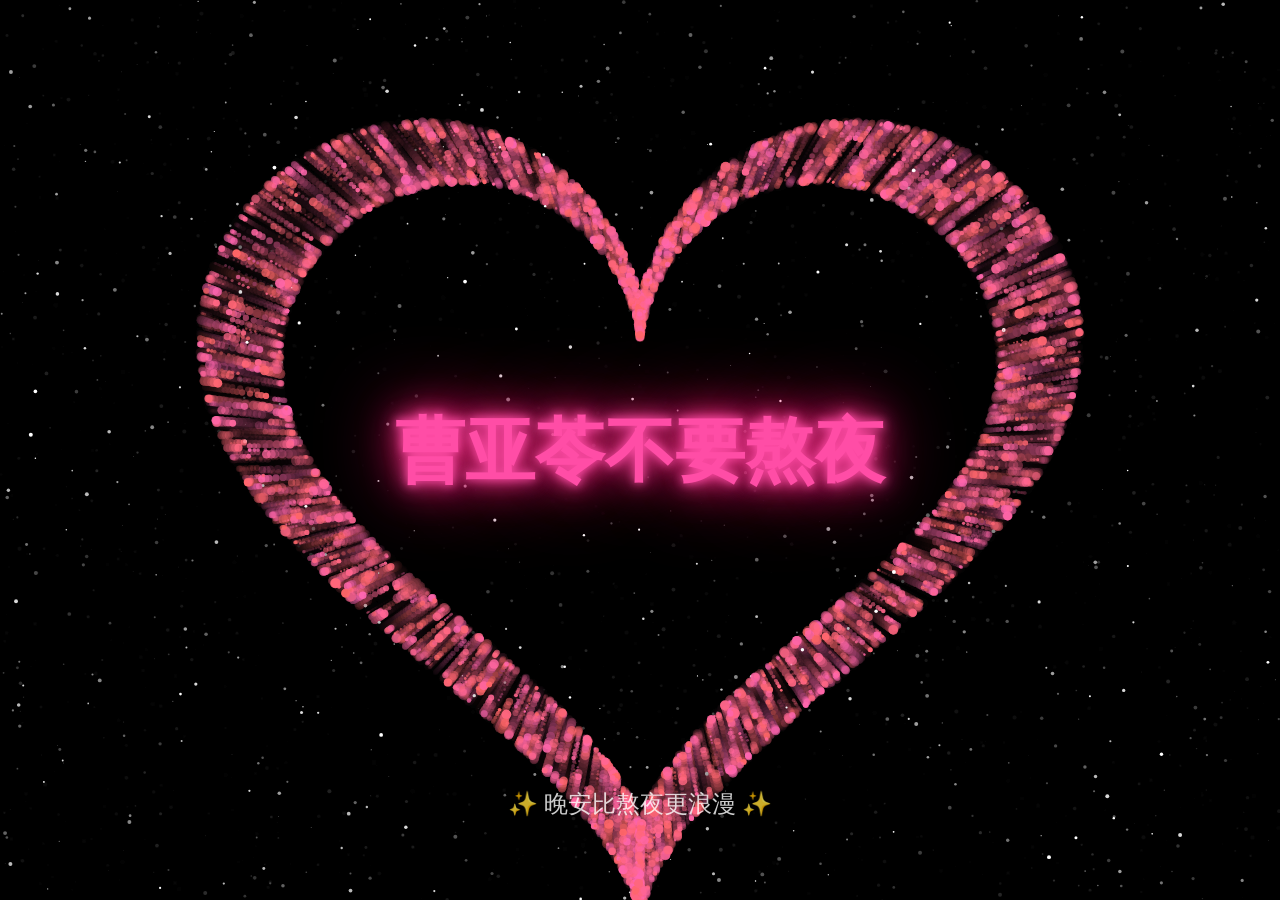
==== index.html @ 6a1d8c52 "Add files via upload" ====
<!DOCTYPE html>
<html lang="zh">
<head>
<meta charset="UTF-8">
<meta name="viewport" content="width=device-width, initial-scale=1.0">

<title>曹亚苓不要熬夜</title>

<style>

*{
    margin:0;
    padding:0;
}

body{
    overflow:hidden;
    background:black;
    font-family:"Microsoft YaHei";
}

canvas{
    position:absolute;
    top:0;
    left:0;
}

.text{

    position:absolute;
    width:100%;
    top:45%;
    text-align:center;

    font-size:70px;
    font-weight:bold;

    color:#ff4da6;

    text-shadow:
    0 0 10px #ff4da6,
    0 0 20px #ff4da6,
    0 0 40px #ff1a75,
    0 0 80px #ff0066;

    animation: glow 2s infinite alternate;
}

.tip{
    position:absolute;
    width:100%;
    bottom:80px;
    text-align:center;
    color:white;
    font-size:24px;
    opacity:0.8;
}

@keyframes glow{

    from{
        transform:scale(1);
    }

    to{
        transform:scale(1.08);
    }
}

</style>
</head>

<body>

<canvas id="c"></canvas>

<div class="text">
    曹亚苓不要熬夜
</div>

<div class="tip">
    ✨ 晚安比熬夜更浪漫 ✨
</div>

<script>

const canvas = document.getElementById("c");
const ctx = canvas.getContext("2d");

canvas.width = window.innerWidth;
canvas.height = window.innerHeight;

let particles = [];

function heart(t){

    let x = 16 * Math.pow(Math.sin(t),3);
    let y = 13*Math.cos(t)
            -5*Math.cos(2*t)
            -2*Math.cos(3*t)
            -Math.cos(4*t);

    return {
        x:x,
        y:y
    };
}

class Particle{

    constructor(){

        let t = Math.random()*Math.PI*2;

        let h = heart(t);

        this.x = canvas.width/2 + h.x*25;
        this.y = canvas.height/2 - h.y*25;

        this.size = Math.random()*4+1;

        this.alpha = Math.random();

        this.color = `hsla(${Math.random()*30+330},100%,70%,${this.alpha})`;

        this.offset = Math.random()*100;
    }

    draw(time){

        let scale = 1 + Math.sin(time*0.002 + this.offset)*0.1;

        ctx.beginPath();

        ctx.arc(
            canvas.width/2 + (this.x-canvas.width/2)*scale,
            canvas.height/2 + (this.y-canvas.height/2)*scale,
            this.size,
            0,
            Math.PI*2
        );

        ctx.fillStyle = this.color;
        ctx.fill();
    }
}

for(let i=0;i<3000;i++){
    particles.push(new Particle());
}

function stars(){

    for(let i=0;i<80;i++){

        ctx.beginPath();

        let x = Math.random()*canvas.width;
        let y = Math.random()*canvas.height;

        let r = Math.random()*2;

        ctx.arc(x,y,r,0,Math.PI*2);

        ctx.fillStyle="white";
        ctx.fill();
    }
}

function animate(time){

    ctx.fillStyle="rgba(0,0,0,0.15)";
    ctx.fillRect(0,0,canvas.width,canvas.height);

    stars();

    particles.forEach(p=>{
        p.draw(time);
    });

    requestAnimationFrame(animate);
}

animate();

</script>

</body>
</html>
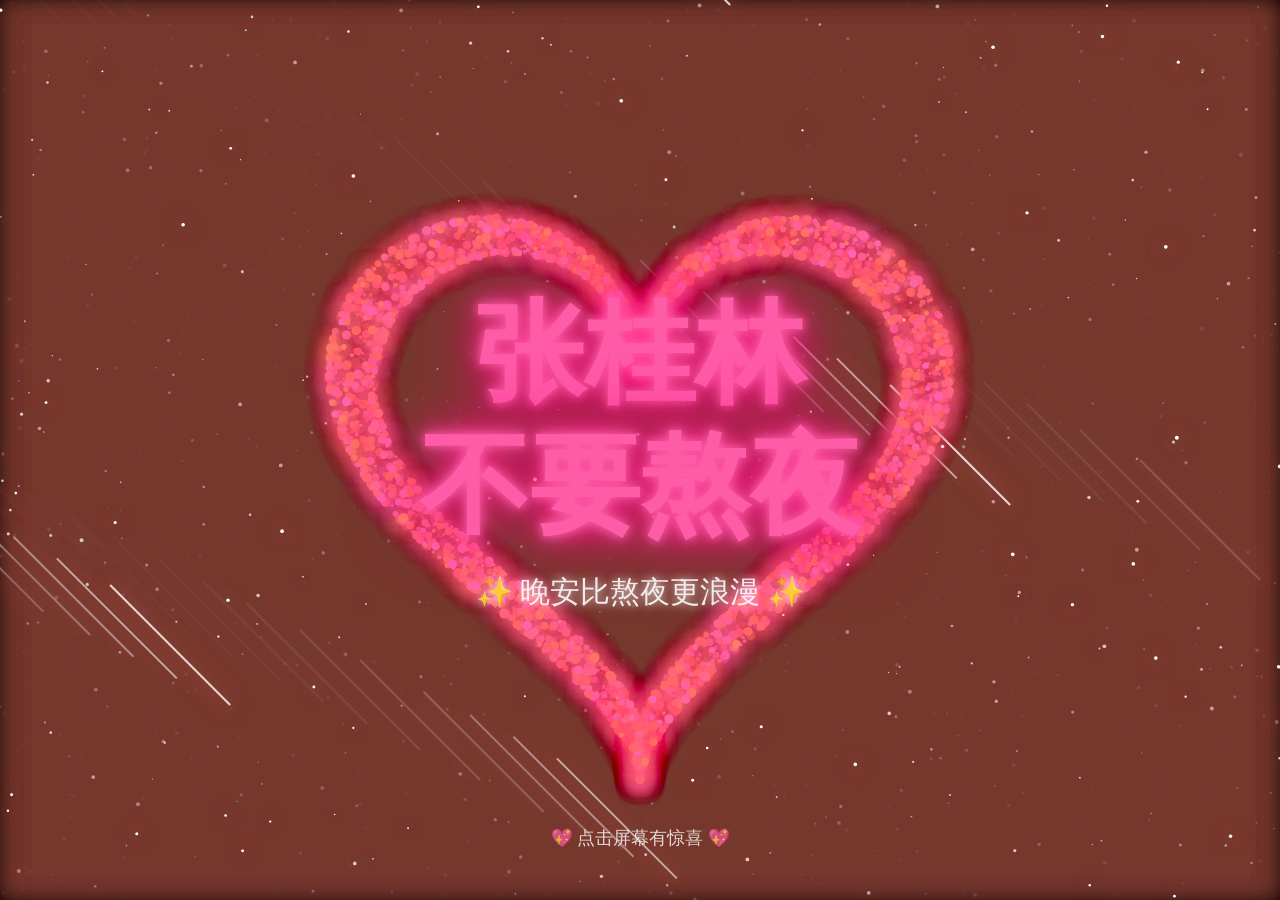
==== commit bcbb942b: "Update index.html 1" ====
--- a/index.html
+++ b/index.html
@@ -1,62 +1,103 @@
 <!DOCTYPE html>
 <html lang="zh">
 <head>
+
 <meta charset="UTF-8">
-<meta name="viewport" content="width=device-width, initial-scale=1.0">
-
-<title>曹亚苓不要熬夜</title>
+<meta name="viewport" content="width=device-width,initial-scale=1.0,user-scalable=no">
+
+<title>张桂林不要熬夜</title>
 
 <style>
 
 *{
     margin:0;
     padding:0;
+    box-sizing:border-box;
 }
 
 body{
+
     overflow:hidden;
     background:black;
     font-family:"Microsoft YaHei";
 }
 
 canvas{
-    position:absolute;
+    position:fixed;
     top:0;
     left:0;
 }
 
-.text{
+.center{
 
     position:absolute;
+
     width:100%;
-    top:45%;
+
+    top:50%;
+    left:50%;
+
+    transform:translate(-50%,-50%);
+
     text-align:center;
 
-    font-size:70px;
+    z-index:10;
+}
+
+.title{
+
+    font-size:clamp(42px,10vw,110px);
+
     font-weight:bold;
 
-    color:#ff4da6;
+    color:#ff5ca8;
+
+    line-height:1.2;
 
     text-shadow:
-    0 0 10px #ff4da6,
-    0 0 20px #ff4da6,
-    0 0 40px #ff1a75,
-    0 0 80px #ff0066;
-
-    animation: glow 2s infinite alternate;
+    0 0 10px #ff5ca8,
+    0 0 20px #ff5ca8,
+    0 0 40px #ff0080,
+    0 0 80px #ff0080;
+
+    animation:pulse 2s infinite alternate;
 }
 
 .tip{
+
+    margin-top:20px;
+
+    font-size:clamp(18px,4vw,30px);
+
+    color:white;
+
+    opacity:0.9;
+
+    text-shadow:0 0 10px white;
+}
+
+.bottom{
+
     position:absolute;
+
+    bottom:50px;
+
     width:100%;
-    bottom:80px;
+
     text-align:center;
+
     color:white;
-    font-size:24px;
+
+    font-size:18px;
+
     opacity:0.8;
-}
-
-@keyframes glow{
+
+    z-index:20;
+
+    animation:updown 2s infinite;
+}
+
+@keyframes pulse{
 
     from{
         transform:scale(1);
@@ -67,6 +108,21 @@
     }
 }
 
+@keyframes updown{
+
+    0%{
+        transform:translateY(0px);
+    }
+
+    50%{
+        transform:translateY(-10px);
+    }
+
+    100%{
+        transform:translateY(0px);
+    }
+}
+
 </style>
 </head>
 
@@ -74,110 +130,224 @@
 
 <canvas id="c"></canvas>
 
-<div class="text">
-    曹亚苓不要熬夜
+<div class="center">
+
+    <div class="title">
+        张桂林<br>
+        不要熬夜
+    </div>
+
+    <div class="tip">
+        ✨ 晚安比熬夜更浪漫 ✨
+    </div>
+
 </div>
 
-<div class="tip">
-    ✨ 晚安比熬夜更浪漫 ✨
+<div class="bottom">
+    💖 点击屏幕有惊喜 💖
 </div>
 
 <script>
 
-const canvas = document.getElementById("c");
-const ctx = canvas.getContext("2d");
-
-canvas.width = window.innerWidth;
-canvas.height = window.innerHeight;
-
-let particles = [];
-
-function heart(t){
-
-    let x = 16 * Math.pow(Math.sin(t),3);
-    let y = 13*Math.cos(t)
-            -5*Math.cos(2*t)
-            -2*Math.cos(3*t)
-            -Math.cos(4*t);
-
-    return {
-        x:x,
-        y:y
-    };
+const canvas=document.getElementById("c");
+const ctx=canvas.getContext("2d");
+
+function resize(){
+
+    canvas.width=window.innerWidth;
+    canvas.height=window.innerHeight;
+}
+
+resize();
+
+window.onresize=resize;
+
+let particles=[];
+let fireworks=[];
+let hearts=[];
+
+function heartShape(t){
+
+    let x=16*Math.pow(Math.sin(t),3);
+
+    let y=13*Math.cos(t)
+          -5*Math.cos(2*t)
+          -2*Math.cos(3*t)
+          -Math.cos(4*t);
+
+    return {x,y};
 }
 
 class Particle{
 
     constructor(){
 
-        let t = Math.random()*Math.PI*2;
-
-        let h = heart(t);
-
-        this.x = canvas.width/2 + h.x*25;
-        this.y = canvas.height/2 - h.y*25;
-
-        this.size = Math.random()*4+1;
-
-        this.alpha = Math.random();
-
-        this.color = `hsla(${Math.random()*30+330},100%,70%,${this.alpha})`;
-
-        this.offset = Math.random()*100;
+        let t=Math.random()*Math.PI*2;
+
+        let h=heartShape(t);
+
+        this.x=canvas.width/2+h.x*18;
+
+        this.y=canvas.height/2-h.y*18;
+
+        this.size=Math.random()*4+1;
+
+        this.offset=Math.random()*100;
+
+        this.color=`hsla(${330+Math.random()*40},100%,70%,1)`;
     }
 
     draw(time){
 
-        let scale = 1 + Math.sin(time*0.002 + this.offset)*0.1;
+        let scale=1+Math.sin(time*0.002+this.offset)*0.08;
+
+        let x=canvas.width/2+(this.x-canvas.width/2)*scale;
+
+        let y=canvas.height/2+(this.y-canvas.height/2)*scale;
 
         ctx.beginPath();
 
-        ctx.arc(
-            canvas.width/2 + (this.x-canvas.width/2)*scale,
-            canvas.height/2 + (this.y-canvas.height/2)*scale,
-            this.size,
-            0,
-            Math.PI*2
-        );
-
-        ctx.fillStyle = this.color;
+        ctx.arc(x,y,this.size,0,Math.PI*2);
+
+        ctx.fillStyle=this.color;
+
+        ctx.shadowBlur=20;
+
+        ctx.shadowColor=this.color;
+
         ctx.fill();
     }
 }
 
-for(let i=0;i<3000;i++){
+for(let i=0;i<3500;i++){
+
     particles.push(new Particle());
 }
 
 function stars(){
 
-    for(let i=0;i<80;i++){
+    for(let i=0;i<100;i++){
+
+        let x=Math.random()*canvas.width;
+
+        let y=Math.random()*canvas.height;
+
+        let r=Math.random()*2;
 
         ctx.beginPath();
 
-        let x = Math.random()*canvas.width;
-        let y = Math.random()*canvas.height;
-
-        let r = Math.random()*2;
-
         ctx.arc(x,y,r,0,Math.PI*2);
 
         ctx.fillStyle="white";
+
         ctx.fill();
     }
 }
 
+class Firework{
+
+    constructor(x,y){
+
+        this.x=x;
+        this.y=y;
+
+        this.life=100;
+
+        this.particles=[];
+
+        for(let i=0;i<80;i++){
+
+            this.particles.push({
+
+                x:x,
+                y:y,
+
+                dx:(Math.random()-0.5)*8,
+                dy:(Math.random()-0.5)*8,
+
+                size:Math.random()*4+1,
+
+                color:`hsla(${330+Math.random()*40},100%,70%,1)`
+            });
+        }
+    }
+
+    draw(){
+
+        this.life--;
+
+        this.particles.forEach(p=>{
+
+            p.x+=p.dx;
+            p.y+=p.dy;
+
+            ctx.beginPath();
+
+            ctx.arc(p.x,p.y,p.size,0,Math.PI*2);
+
+            ctx.fillStyle=p.color;
+
+            ctx.shadowBlur=20;
+
+            ctx.shadowColor=p.color;
+
+            ctx.fill();
+        });
+    }
+}
+
+document.addEventListener("click",e=>{
+
+    fireworks.push(new Firework(e.clientX,e.clientY));
+});
+
+function meteors(time){
+
+    for(let i=0;i<3;i++){
+
+        let x=(time*0.2+i*500)%canvas.width;
+
+        let y=(time*0.1+i*200)%canvas.height;
+
+        ctx.beginPath();
+
+        ctx.moveTo(x,y);
+
+        ctx.lineTo(x-120,y-120);
+
+        ctx.strokeStyle="rgba(255,255,255,0.8)";
+
+        ctx.lineWidth=2;
+
+        ctx.stroke();
+    }
+}
+
 function animate(time){
 
     ctx.fillStyle="rgba(0,0,0,0.15)";
+
     ctx.fillRect(0,0,canvas.width,canvas.height);
 
     stars();
 
+    meteors(time);
+
     particles.forEach(p=>{
+
         p.draw(time);
     });
 
+    fireworks.forEach((f,index)=>{
+
+        f.draw();
+
+        if(f.life<=0){
+
+            fireworks.splice(index,1);
+        }
+    });
+
     requestAnimationFrame(animate);
 }
 
@@ -186,4 +356,4 @@
 </script>
 
 </body>
-</html>+</html>
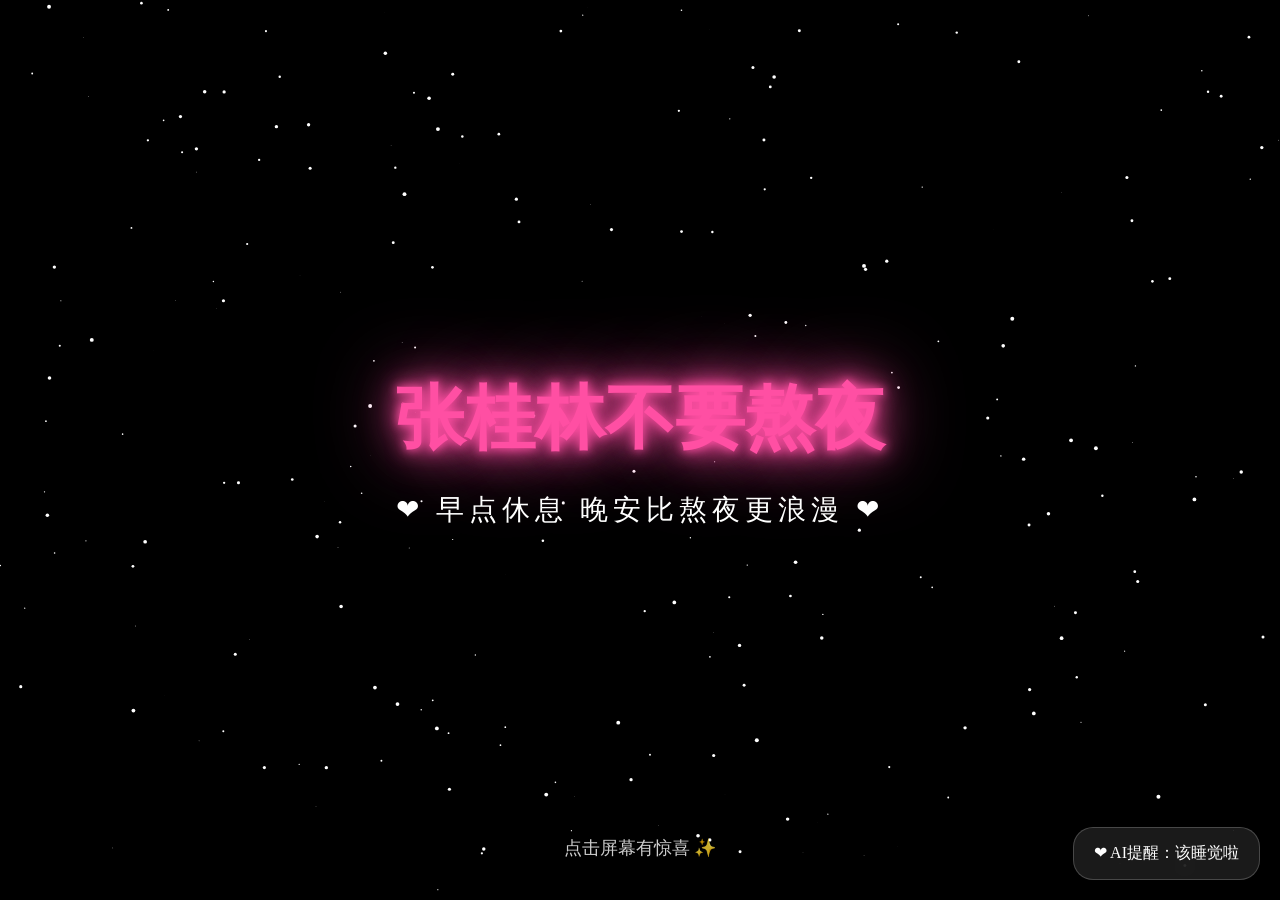
==== commit 9154f3da: "Update index.html 12" ====
--- a/index.html
+++ b/index.html
@@ -1,11 +1,12 @@
 <!DOCTYPE html>
 <html lang="zh">
+
 <head>
-
 <meta charset="UTF-8">
-<meta name="viewport" content="width=device-width,initial-scale=1.0,user-scalable=no">
-
-<title>张桂林不要熬夜</title>
+<meta name="viewport"
+content="width=device-width, initial-scale=1.0, maximum-scale=1.0, user-scalable=no">
+
+<title>张桂林不要熬夜 ❤</title>
 
 <style>
 
@@ -16,11 +17,13 @@
 }
 
 body{
-
     overflow:hidden;
-    background:black;
+    background:#000;
     font-family:"Microsoft YaHei";
-}
+    height:100vh;
+}
+
+/* 星空背景 */
 
 canvas{
     position:fixed;
@@ -28,87 +31,97 @@
     left:0;
 }
 
+/* 主文字 */
+
 .center{
-
     position:absolute;
-
     width:100%;
-
     top:50%;
-    left:50%;
-
-    transform:translate(-50%,-50%);
-
+    transform:translateY(-50%);
     text-align:center;
-
     z-index:10;
 }
 
 .title{
-
-    font-size:clamp(42px,10vw,110px);
-
+    font-size:70px;
     font-weight:bold;
-
-    color:#ff5ca8;
-
-    line-height:1.2;
+    color:#ff4fa3;
 
     text-shadow:
-    0 0 10px #ff5ca8,
-    0 0 20px #ff5ca8,
-    0 0 40px #ff0080,
-    0 0 80px #ff0080;
-
-    animation:pulse 2s infinite alternate;
-}
+    0 0 10px #ff4fa3,
+    0 0 20px #ff4fa3,
+    0 0 40px #ff4fa3,
+    0 0 80px #ff4fa3;
+
+    animation: glow 2s infinite alternate;
+}
+
+.sub{
+    margin-top:25px;
+    font-size:28px;
+    color:white;
+    letter-spacing:5px;
+
+    animation: float 3s infinite ease-in-out;
+}
+
+/* 底部提示 */
 
 .tip{
-
-    margin-top:20px;
-
-    font-size:clamp(18px,4vw,30px);
-
+    position:absolute;
+    bottom:40px;
+    width:100%;
+    text-align:center;
     color:white;
-
-    opacity:0.9;
-
-    text-shadow:0 0 10px white;
-}
-
-.bottom{
-
-    position:absolute;
-
-    bottom:50px;
-
-    width:100%;
-
-    text-align:center;
+    font-size:18px;
+    opacity:0.8;
+    z-index:10;
+}
+
+/* AI对话框 */
+
+.ai-box{
+    position:fixed;
+    right:20px;
+    bottom:20px;
+
+    background:rgba(255,255,255,0.1);
+    border:1px solid rgba(255,255,255,0.2);
+
+    backdrop-filter:blur(10px);
 
     color:white;
-
-    font-size:18px;
-
-    opacity:0.8;
-
-    z-index:20;
-
-    animation:updown 2s infinite;
-}
-
-@keyframes pulse{
+    padding:15px 20px;
+    border-radius:20px;
+
+    z-index:999;
+
+    font-size:16px;
+
+    animation: aiFloat 3s infinite;
+}
+
+/* 呼吸动画 */
+
+@keyframes glow{
 
     from{
-        transform:scale(1);
+        text-shadow:
+        0 0 10px #ff4fa3,
+        0 0 20px #ff4fa3,
+        0 0 40px #ff4fa3;
     }
 
     to{
-        transform:scale(1.08);
-    }
-}
-
-@keyframes updown{
+        text-shadow:
+        0 0 20px #ff4fa3,
+        0 0 40px #ff4fa3,
+        0 0 80px #ff4fa3,
+        0 0 120px #ff4fa3;
+    }
+}
+
+@keyframes float{
 
     0%{
         transform:translateY(0px);
@@ -123,235 +136,262 @@
     }
 }
 
+@keyframes aiFloat{
+
+    0%{
+        transform:translateY(0px);
+    }
+
+    50%{
+        transform:translateY(-5px);
+    }
+
+    100%{
+        transform:translateY(0px);
+    }
+}
+
+/* 手机适配 */
+
+@media(max-width:768px){
+
+    .title{
+        font-size:42px;
+        padding:0 20px;
+    }
+
+    .sub{
+        font-size:20px;
+    }
+
+    .tip{
+        font-size:14px;
+        bottom:25px;
+    }
+
+    .ai-box{
+        right:10px;
+        bottom:10px;
+        font-size:14px;
+    }
+}
+
 </style>
 </head>
 
 <body>
 
-<canvas id="c"></canvas>
+<canvas id="canvas"></canvas>
 
 <div class="center">
 
     <div class="title">
-        张桂林<br>
-        不要熬夜
+        张桂林不要熬夜
     </div>
 
-    <div class="tip">
-        ✨ 晚安比熬夜更浪漫 ✨
+    <div class="sub">
+        ❤ 早点休息 晚安比熬夜更浪漫 ❤
     </div>
 
 </div>
 
-<div class="bottom">
-    💖 点击屏幕有惊喜 💖
+<div class="tip">
+    点击屏幕有惊喜 ✨
 </div>
 
+<div class="ai-box" id="aiBox">
+    ❤ AI提醒：该睡觉啦
+</div>
+
+<!-- 背景音乐 -->
+<audio id="bgm" loop>
+<source src="https://cdn.pixabay.com/download/audio/2022/03/15/audio_c8f4e3c7cf.mp3?filename=beautiful-relaxing-music-117084.mp3">
+</audio>
+
 <script>
 
-const canvas=document.getElementById("c");
-const ctx=canvas.getContext("2d");
-
-function resize(){
+const canvas = document.getElementById("canvas");
+const ctx = canvas.getContext("2d");
+
+canvas.width = window.innerWidth;
+canvas.height = window.innerHeight;
+
+/* 星空粒子 */
+
+let stars = [];
+
+for(let i=0;i<250;i++){
+
+    stars.push({
+
+        x:Math.random()*canvas.width,
+        y:Math.random()*canvas.height,
+        r:Math.random()*2,
+        d:Math.random()*1
+    });
+}
+
+function drawStars(){
+
+    ctx.clearRect(0,0,canvas.width,canvas.height);
+
+    ctx.fillStyle="white";
+
+    for(let s of stars){
+
+        ctx.beginPath();
+
+        ctx.arc(s.x,s.y,s.r,0,Math.PI*2);
+
+        ctx.fill();
+
+        s.y += s.d;
+
+        if(s.y > canvas.height){
+
+            s.y = 0;
+            s.x = Math.random()*canvas.width;
+        }
+    }
+
+    requestAnimationFrame(drawStars);
+}
+
+drawStars();
+
+/* 点击爆炸爱心 */
+
+document.addEventListener("click",(e)=>{
+
+    document.getElementById("bgm").play();
+
+    createExplosion(e.clientX,e.clientY);
+
+    changeAI();
+});
+
+function createExplosion(x,y){
+
+    for(let i=0;i<35;i++){
+
+        let heart = document.createElement("div");
+
+        heart.innerHTML = "❤";
+
+        heart.style.position="fixed";
+
+        heart.style.left=x+"px";
+        heart.style.top=y+"px";
+
+        heart.style.fontSize=(Math.random()*30+20)+"px";
+
+        heart.style.color=
+        `hsl(${Math.random()*360},100%,70%)`;
+
+        heart.style.pointerEvents="none";
+
+        heart.style.zIndex=999;
+
+        heart.style.transition="1.8s";
+
+        document.body.appendChild(heart);
+
+        let dx=(Math.random()-0.5)*500;
+        let dy=(Math.random()-0.5)*500;
+
+        setTimeout(()=>{
+
+            heart.style.transform=
+            `translate(${dx}px,${dy}px)
+            scale(0)
+            rotate(720deg)`;
+
+            heart.style.opacity=0;
+
+        },10);
+
+        setTimeout(()=>{
+
+            heart.remove();
+
+        },1800);
+    }
+}
+
+/* 鼠标流光 */
+
+document.addEventListener("mousemove",(e)=>{
+
+    let dot=document.createElement("div");
+
+    dot.style.position="fixed";
+
+    dot.style.left=e.clientX+"px";
+    dot.style.top=e.clientY+"px";
+
+    dot.style.width="10px";
+    dot.style.height="10px";
+
+    dot.style.borderRadius="50%";
+
+    dot.style.background="#ff4fa3";
+
+    dot.style.boxShadow=
+    "0 0 10px #ff4fa3";
+
+    dot.style.pointerEvents="none";
+
+    dot.style.zIndex=999;
+
+    document.body.appendChild(dot);
+
+    setTimeout(()=>{
+
+        dot.style.transition="1s";
+
+        dot.style.opacity=0;
+
+        dot.style.transform="scale(3)";
+
+    },10);
+
+    setTimeout(()=>{
+
+        dot.remove();
+
+    },1000);
+});
+
+/* AI互动 */
+
+const aiText=[
+
+"❤ 张桂林该睡觉啦",
+
+"✨ 熬夜会变成小熊猫哦",
+
+"🌙 晚安比熬夜更浪漫",
+
+"💤 今天也辛苦啦",
+
+"❤ 早点休息吧"
+];
+
+function changeAI(){
+
+    let ai=document.getElementById("aiBox");
+
+    ai.innerHTML=
+    aiText[Math.floor(Math.random()*aiText.length)];
+}
+
+/* 手机尺寸变化 */
+
+window.addEventListener("resize",()=>{
 
     canvas.width=window.innerWidth;
     canvas.height=window.innerHeight;
-}
-
-resize();
-
-window.onresize=resize;
-
-let particles=[];
-let fireworks=[];
-let hearts=[];
-
-function heartShape(t){
-
-    let x=16*Math.pow(Math.sin(t),3);
-
-    let y=13*Math.cos(t)
-          -5*Math.cos(2*t)
-          -2*Math.cos(3*t)
-          -Math.cos(4*t);
-
-    return {x,y};
-}
-
-class Particle{
-
-    constructor(){
-
-        let t=Math.random()*Math.PI*2;
-
-        let h=heartShape(t);
-
-        this.x=canvas.width/2+h.x*18;
-
-        this.y=canvas.height/2-h.y*18;
-
-        this.size=Math.random()*4+1;
-
-        this.offset=Math.random()*100;
-
-        this.color=`hsla(${330+Math.random()*40},100%,70%,1)`;
-    }
-
-    draw(time){
-
-        let scale=1+Math.sin(time*0.002+this.offset)*0.08;
-
-        let x=canvas.width/2+(this.x-canvas.width/2)*scale;
-
-        let y=canvas.height/2+(this.y-canvas.height/2)*scale;
-
-        ctx.beginPath();
-
-        ctx.arc(x,y,this.size,0,Math.PI*2);
-
-        ctx.fillStyle=this.color;
-
-        ctx.shadowBlur=20;
-
-        ctx.shadowColor=this.color;
-
-        ctx.fill();
-    }
-}
-
-for(let i=0;i<3500;i++){
-
-    particles.push(new Particle());
-}
-
-function stars(){
-
-    for(let i=0;i<100;i++){
-
-        let x=Math.random()*canvas.width;
-
-        let y=Math.random()*canvas.height;
-
-        let r=Math.random()*2;
-
-        ctx.beginPath();
-
-        ctx.arc(x,y,r,0,Math.PI*2);
-
-        ctx.fillStyle="white";
-
-        ctx.fill();
-    }
-}
-
-class Firework{
-
-    constructor(x,y){
-
-        this.x=x;
-        this.y=y;
-
-        this.life=100;
-
-        this.particles=[];
-
-        for(let i=0;i<80;i++){
-
-            this.particles.push({
-
-                x:x,
-                y:y,
-
-                dx:(Math.random()-0.5)*8,
-                dy:(Math.random()-0.5)*8,
-
-                size:Math.random()*4+1,
-
-                color:`hsla(${330+Math.random()*40},100%,70%,1)`
-            });
-        }
-    }
-
-    draw(){
-
-        this.life--;
-
-        this.particles.forEach(p=>{
-
-            p.x+=p.dx;
-            p.y+=p.dy;
-
-            ctx.beginPath();
-
-            ctx.arc(p.x,p.y,p.size,0,Math.PI*2);
-
-            ctx.fillStyle=p.color;
-
-            ctx.shadowBlur=20;
-
-            ctx.shadowColor=p.color;
-
-            ctx.fill();
-        });
-    }
-}
-
-document.addEventListener("click",e=>{
-
-    fireworks.push(new Firework(e.clientX,e.clientY));
 });
-
-function meteors(time){
-
-    for(let i=0;i<3;i++){
-
-        let x=(time*0.2+i*500)%canvas.width;
-
-        let y=(time*0.1+i*200)%canvas.height;
-
-        ctx.beginPath();
-
-        ctx.moveTo(x,y);
-
-        ctx.lineTo(x-120,y-120);
-
-        ctx.strokeStyle="rgba(255,255,255,0.8)";
-
-        ctx.lineWidth=2;
-
-        ctx.stroke();
-    }
-}
-
-function animate(time){
-
-    ctx.fillStyle="rgba(0,0,0,0.15)";
-
-    ctx.fillRect(0,0,canvas.width,canvas.height);
-
-    stars();
-
-    meteors(time);
-
-    particles.forEach(p=>{
-
-        p.draw(time);
-    });
-
-    fireworks.forEach((f,index)=>{
-
-        f.draw();
-
-        if(f.life<=0){
-
-            fireworks.splice(index,1);
-        }
-    });
-
-    requestAnimationFrame(animate);
-}
-
-animate();
 
 </script>
 
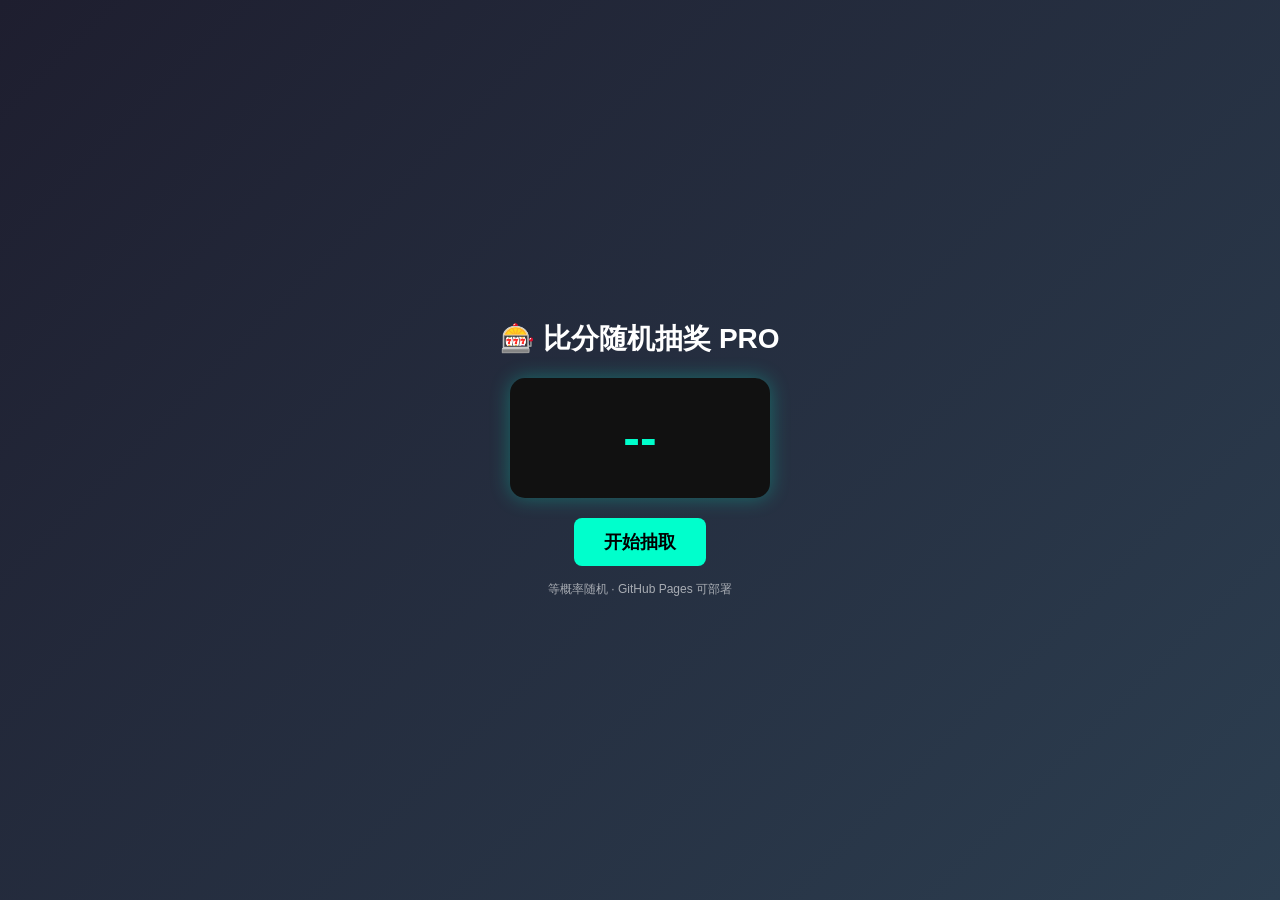
==== commit 4326afbc: "Update index.html" ====
--- a/index.html
+++ b/index.html
@@ -1,397 +1,120 @@
 <!DOCTYPE html>
 <html lang="zh">
-
 <head>
 <meta charset="UTF-8">
-<meta name="viewport"
-content="width=device-width, initial-scale=1.0, maximum-scale=1.0, user-scalable=no">
-
-<title>张桂林不要熬夜 ❤</title>
+<title>比分抽奖系统 PRO</title>
+<meta name="viewport" content="width=device-width, initial-scale=1.0">
 
 <style>
-
-*{
+body{
     margin:0;
-    padding:0;
-    box-sizing:border-box;
-}
-
-body{
-    overflow:hidden;
-    background:#000;
-    font-family:"Microsoft YaHei";
+    font-family: Arial, sans-serif;
+    background: linear-gradient(135deg,#1e1e2f,#2c3e50);
+    color:white;
+    display:flex;
+    justify-content:center;
+    align-items:center;
     height:100vh;
 }
 
-/* 星空背景 */
-
-canvas{
-    position:fixed;
-    top:0;
-    left:0;
+.container{
+    text-align:center;
 }
 
-/* 主文字 */
-
-.center{
-    position:absolute;
-    width:100%;
-    top:50%;
-    transform:translateY(-50%);
-    text-align:center;
-    z-index:10;
+h1{
+    margin-bottom:20px;
+    font-size:28px;
 }
 
-.title{
-    font-size:70px;
+.box{
+    width:260px;
+    height:120px;
+    background:#111;
+    border-radius:15px;
+    display:flex;
+    justify-content:center;
+    align-items:center;
+    font-size:50px;
     font-weight:bold;
-    color:#ff4fa3;
-
-    text-shadow:
-    0 0 10px #ff4fa3,
-    0 0 20px #ff4fa3,
-    0 0 40px #ff4fa3,
-    0 0 80px #ff4fa3;
-
-    animation: glow 2s infinite alternate;
+    color:#00ffcc;
+    margin:20px auto;
+    box-shadow:0 0 20px rgba(0,255,204,0.3);
 }
 
-.sub{
-    margin-top:25px;
-    font-size:28px;
-    color:white;
-    letter-spacing:5px;
-
-    animation: float 3s infinite ease-in-out;
+button{
+    padding:12px 30px;
+    font-size:18px;
+    border:none;
+    border-radius:8px;
+    cursor:pointer;
+    background:#00ffcc;
+    color:#000;
+    font-weight:bold;
+    transition:0.2s;
 }
 
-/* 底部提示 */
-
-.tip{
-    position:absolute;
-    bottom:40px;
-    width:100%;
-    text-align:center;
-    color:white;
-    font-size:18px;
-    opacity:0.8;
-    z-index:10;
+button:hover{
+    transform:scale(1.05);
 }
 
-/* AI对话框 */
-
-.ai-box{
-    position:fixed;
-    right:20px;
-    bottom:20px;
-
-    background:rgba(255,255,255,0.1);
-    border:1px solid rgba(255,255,255,0.2);
-
-    backdrop-filter:blur(10px);
-
-    color:white;
-    padding:15px 20px;
-    border-radius:20px;
-
-    z-index:999;
-
-    font-size:16px;
-
-    animation: aiFloat 3s infinite;
+.small{
+    margin-top:15px;
+    font-size:12px;
+    opacity:0.6;
 }
-
-/* 呼吸动画 */
-
-@keyframes glow{
-
-    from{
-        text-shadow:
-        0 0 10px #ff4fa3,
-        0 0 20px #ff4fa3,
-        0 0 40px #ff4fa3;
-    }
-
-    to{
-        text-shadow:
-        0 0 20px #ff4fa3,
-        0 0 40px #ff4fa3,
-        0 0 80px #ff4fa3,
-        0 0 120px #ff4fa3;
-    }
-}
-
-@keyframes float{
-
-    0%{
-        transform:translateY(0px);
-    }
-
-    50%{
-        transform:translateY(-10px);
-    }
-
-    100%{
-        transform:translateY(0px);
-    }
-}
-
-@keyframes aiFloat{
-
-    0%{
-        transform:translateY(0px);
-    }
-
-    50%{
-        transform:translateY(-5px);
-    }
-
-    100%{
-        transform:translateY(0px);
-    }
-}
-
-/* 手机适配 */
-
-@media(max-width:768px){
-
-    .title{
-        font-size:42px;
-        padding:0 20px;
-    }
-
-    .sub{
-        font-size:20px;
-    }
-
-    .tip{
-        font-size:14px;
-        bottom:25px;
-    }
-
-    .ai-box{
-        right:10px;
-        bottom:10px;
-        font-size:14px;
-    }
-}
-
 </style>
 </head>
 
 <body>
 
-<canvas id="canvas"></canvas>
+<div class="container">
+    <h1>🎰 比分随机抽奖 PRO</h1>
 
-<div class="center">
+    <div class="box" id="result">--</div>
 
-    <div class="title">
-        张桂林不要熬夜
-    </div>
+    <button onclick="startDraw()">开始抽取</button>
 
-    <div class="sub">
-        ❤ 早点休息 晚安比熬夜更浪漫 ❤
-    </div>
-
+    <div class="small">等概率随机 · GitHub Pages 可部署</div>
 </div>
-
-<div class="tip">
-    点击屏幕有惊喜 ✨
-</div>
-
-<div class="ai-box" id="aiBox">
-    ❤ AI提醒：该睡觉啦
-</div>
-
-<!-- 背景音乐 -->
-<audio id="bgm" loop>
-<source src="https://cdn.pixabay.com/download/audio/2022/03/15/audio_c8f4e3c7cf.mp3?filename=beautiful-relaxing-music-117084.mp3">
-</audio>
 
 <script>
 
-const canvas = document.getElementById("canvas");
-const ctx = canvas.getContext("2d");
-
-canvas.width = window.innerWidth;
-canvas.height = window.innerHeight;
-
-/* 星空粒子 */
-
-let stars = [];
-
-for(let i=0;i<250;i++){
-
-    stars.push({
-
-        x:Math.random()*canvas.width,
-        y:Math.random()*canvas.height,
-        r:Math.random()*2,
-        d:Math.random()*1
-    });
-}
-
-function drawStars(){
-
-    ctx.clearRect(0,0,canvas.width,canvas.height);
-
-    ctx.fillStyle="white";
-
-    for(let s of stars){
-
-        ctx.beginPath();
-
-        ctx.arc(s.x,s.y,s.r,0,Math.PI*2);
-
-        ctx.fill();
-
-        s.y += s.d;
-
-        if(s.y > canvas.height){
-
-            s.y = 0;
-            s.x = Math.random()*canvas.width;
-        }
-    }
-
-    requestAnimationFrame(drawStars);
-}
-
-drawStars();
-
-/* 点击爆炸爱心 */
-
-document.addEventListener("click",(e)=>{
-
-    document.getElementById("bgm").play();
-
-    createExplosion(e.clientX,e.clientY);
-
-    changeAI();
-});
-
-function createExplosion(x,y){
-
-    for(let i=0;i<35;i++){
-
-        let heart = document.createElement("div");
-
-        heart.innerHTML = "❤";
-
-        heart.style.position="fixed";
-
-        heart.style.left=x+"px";
-        heart.style.top=y+"px";
-
-        heart.style.fontSize=(Math.random()*30+20)+"px";
-
-        heart.style.color=
-        `hsl(${Math.random()*360},100%,70%)`;
-
-        heart.style.pointerEvents="none";
-
-        heart.style.zIndex=999;
-
-        heart.style.transition="1.8s";
-
-        document.body.appendChild(heart);
-
-        let dx=(Math.random()-0.5)*500;
-        let dy=(Math.random()-0.5)*500;
-
-        setTimeout(()=>{
-
-            heart.style.transform=
-            `translate(${dx}px,${dy}px)
-            scale(0)
-            rotate(720deg)`;
-
-            heart.style.opacity=0;
-
-        },10);
-
-        setTimeout(()=>{
-
-            heart.remove();
-
-        },1800);
-    }
-}
-
-/* 鼠标流光 */
-
-document.addEventListener("mousemove",(e)=>{
-
-    let dot=document.createElement("div");
-
-    dot.style.position="fixed";
-
-    dot.style.left=e.clientX+"px";
-    dot.style.top=e.clientY+"px";
-
-    dot.style.width="10px";
-    dot.style.height="10px";
-
-    dot.style.borderRadius="50%";
-
-    dot.style.background="#ff4fa3";
-
-    dot.style.boxShadow=
-    "0 0 10px #ff4fa3";
-
-    dot.style.pointerEvents="none";
-
-    dot.style.zIndex=999;
-
-    document.body.appendChild(dot);
-
-    setTimeout(()=>{
-
-        dot.style.transition="1s";
-
-        dot.style.opacity=0;
-
-        dot.style.transform="scale(3)";
-
-    },10);
-
-    setTimeout(()=>{
-
-        dot.remove();
-
-    },1000);
-});
-
-/* AI互动 */
-
-const aiText=[
-
-"❤ 张桂林该睡觉啦",
-
-"✨ 熬夜会变成小熊猫哦",
-
-"🌙 晚安比熬夜更浪漫",
-
-"💤 今天也辛苦啦",
-
-"❤ 早点休息吧"
+// 你的所有比分（完整）
+const scores = [
+"1:0","2:0","2:1","3:0","3:1",
+"3:2","4:0","4:1","4:2","5:0",
+"5:1","5:2","胜其它",
+"0:0","1:1","2:2","3:3","平其它",
+"0:1","0:2","1:2","0:3","1:3",
+"2:3","0:4","1:4","2:4","0:5",
+"1:5","2:5","负其它"
 ];
 
-function changeAI(){
+let timer = null;
 
-    let ai=document.getElementById("aiBox");
+// 老虎机滚动效果
+function startDraw(){
 
-    ai.innerHTML=
-    aiText[Math.floor(Math.random()*aiText.length)];
+    let i = 0;
+
+    // 防止重复点击
+    clearInterval(timer);
+
+    timer = setInterval(() => {
+        const randomIndex = Math.floor(Math.random() * scores.length);
+        document.getElementById("result").innerText = scores[randomIndex];
+        i++;
+    }, 80); // 滚动速度
+
+    // 3秒后停止
+    setTimeout(() => {
+        clearInterval(timer);
+
+        const finalIndex = Math.floor(Math.random() * scores.length);
+        document.getElementById("result").innerText = scores[finalIndex];
+
+    }, 3000);
 }
-
-/* 手机尺寸变化 */
-
-window.addEventListener("resize",()=>{
-
-    canvas.width=window.innerWidth;
-    canvas.height=window.innerHeight;
-});
 
 </script>
 
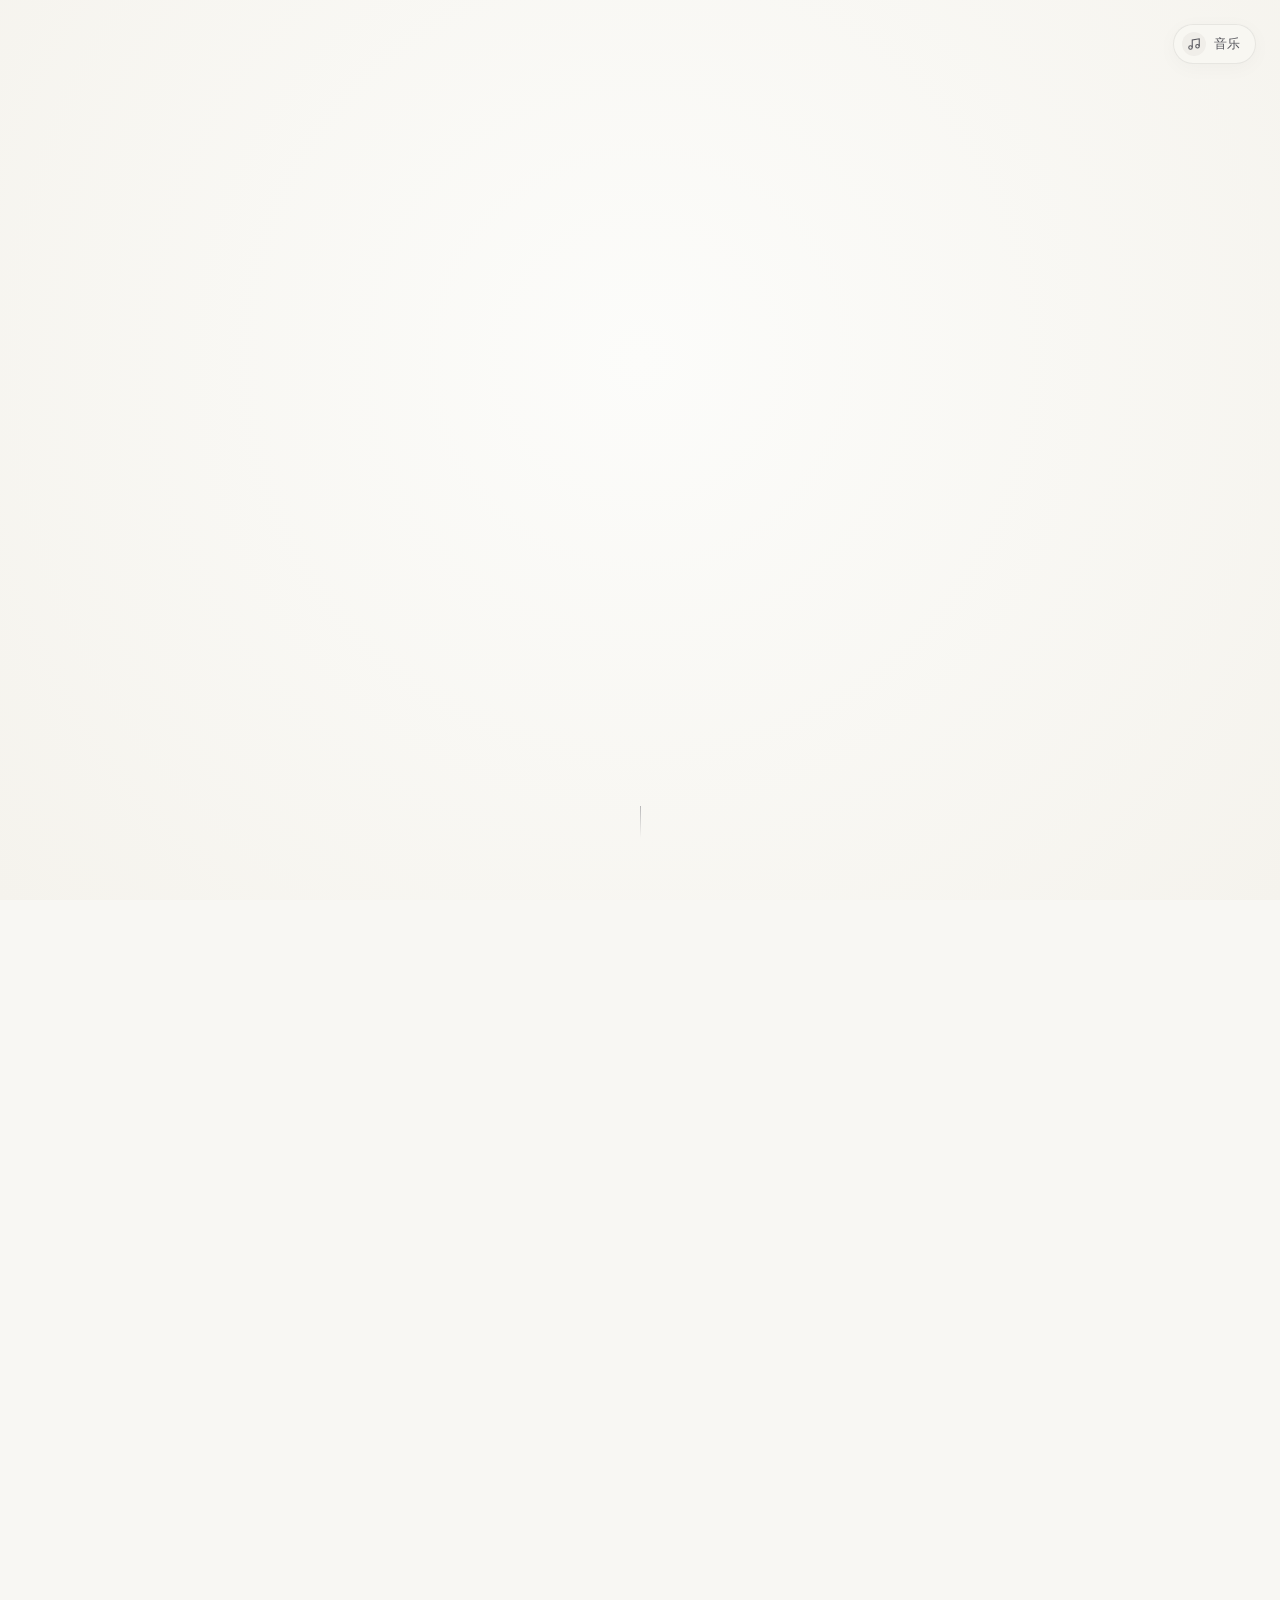
==== commit ba8c9553: "feat: complete digital letter and photography collection for Jiajia" ====
--- a/index.html
+++ b/index.html
@@ -1,122 +1,455 @@
-<!DOCTYPE html>
-<html lang="zh">
-<head>
-<meta charset="UTF-8">
-<title>比分抽奖系统 PRO</title>
-<meta name="viewport" content="width=device-width, initial-scale=1.0">
-
-<style>
-body{
-    margin:0;
-    font-family: Arial, sans-serif;
-    background: linear-gradient(135deg,#1e1e2f,#2c3e50);
-    color:white;
-    display:flex;
-    justify-content:center;
-    align-items:center;
-    height:100vh;
-}
-
-.container{
-    text-align:center;
-}
-
-h1{
-    margin-bottom:20px;
-    font-size:28px;
-}
-
-.box{
-    width:260px;
-    height:120px;
-    background:#111;
-    border-radius:15px;
-    display:flex;
-    justify-content:center;
-    align-items:center;
-    font-size:50px;
-    font-weight:bold;
-    color:#00ffcc;
-    margin:20px auto;
-    box-shadow:0 0 20px rgba(0,255,204,0.3);
-}
-
-button{
-    padding:12px 30px;
-    font-size:18px;
-    border:none;
-    border-radius:8px;
-    cursor:pointer;
-    background:#00ffcc;
-    color:#000;
-    font-weight:bold;
-    transition:0.2s;
-}
-
-button:hover{
-    transform:scale(1.05);
-}
-
-.small{
-    margin-top:15px;
-    font-size:12px;
-    opacity:0.6;
-}
-</style>
-</head>
-
-<body>
-
-<div class="container">
-    <h1>🎰 比分随机抽奖 PRO</h1>
-
-    <div class="box" id="result">--</div>
-
-    <button onclick="startDraw()">开始抽取</button>
-
-    <div class="small">等概率随机 · GitHub Pages 可部署</div>
-</div>
-
-<script>
-
-// 你的所有比分（完整）
-const scores = [
-"1:0","2:0","2:1","3:0","3:1",
-"3:2","4:0","4:1","4:2","5:0",
-"5:1","5:2","胜其它",
-"0:0","1:1","2:2","3:3","平其它",
-"0:1","0:2","1:2","0:3","1:3",
-"2:3","0:4","1:4","2:4","0:5",
-"1:5","2:5","负其它"
-];
-
-let timer = null;
-
-// 老虎机滚动效果
-function startDraw(){
-
-    let i = 0;
-
-    // 防止重复点击
-    clearInterval(timer);
-
-    timer = setInterval(() => {
-        const randomIndex = Math.floor(Math.random() * scores.length);
-        document.getElementById("result").innerText = scores[randomIndex];
-        i++;
-    }, 80); // 滚动速度
-
-    // 3秒后停止
-    setTimeout(() => {
-        clearInterval(timer);
-
-        const finalIndex = Math.floor(Math.random() * scores.length);
-        document.getElementById("result").innerText = scores[finalIndex];
-
-    }, 3000);
-}
-
-</script>
-
-</body>
+<!DOCTYPE html>
+<html lang="zh-CN">
+<head>
+  <meta charset="UTF-8">
+  <meta name="viewport" content="width=device-width, initial-scale=1.0, viewport-fit=cover">
+  <meta name="description" content="一封写给远方朋友嘉嘉的回信与旅行摄影集。">
+  <title>给远方的你 — 展信佳</title>
+  
+  <link rel="stylesheet" href="style.css">
+</head>
+<body>
+
+  <!-- 顶部阅读进度条 -->
+  <div class="reading-progress" id="readingProgress" aria-hidden="true"></div>
+
+  <!-- 悬浮微型音乐控制器 -->
+  <aside class="audio-widget" id="audioWidget" aria-label="背景音乐控制">
+    <button class="audio-btn" id="audioBtn" title="播放 / 暂停音乐" aria-label="播放背景音乐">
+      <span class="audio-disc">
+        <svg class="audio-icon audio-icon--note" viewBox="0 0 24 24" fill="none" stroke="currentColor" stroke-width="1.8">
+          <path d="M9 18V5l12-2v13"></path>
+          <circle cx="6" cy="18" r="3"></circle>
+          <circle cx="18" cy="16" r="3"></circle>
+        </svg>
+      </span>
+      <span class="audio-label" id="audioLabel">音乐</span>
+    </button>
+    <audio id="bgmAudio" src="assets/audio/bgm.mp3" preload="metadata" loop></audio>
+  </aside>
+
+  <!-- 网页主体容器 -->
+  <div class="book-container">
+
+    <!-- ==============================================
+         封面首屏 / Cover Hero
+         ============================================== -->
+    <header class="cover-section" id="cover">
+      <div class="cover-inner">
+        <div class="cover-meta reveal-item">
+          <span class="meta-tag">LETTER NO. 01</span>
+          <span class="meta-dot">·</span>
+          <span class="meta-date">2026.08.24</span>
+          <span class="meta-dot">·</span>
+          <span class="meta-loc">CHONGQING TO TIBET</span>
+        </div>
+
+        <h1 class="cover-title reveal-item">给远方的你</h1>
+
+        <div class="cover-subtitle reveal-item">
+          <p>有些话，适合写在信里。</p>
+          <p>有些路，适合留在照片里。</p>
+        </div>
+
+        <div class="cover-action reveal-item">
+          <a href="#letterStart" class="btn-open-letter" id="btnOpenLetter">
+            <span>打开这封信</span>
+            <svg class="icon-down" viewBox="0 0 24 24" fill="none" stroke="currentColor" stroke-width="1.6" stroke-linecap="round" stroke-linejoin="round">
+              <path d="M7 10l5 5 5-5"/>
+            </svg>
+          </a>
+        </div>
+      </div>
+
+      <div class="cover-scroll-hint" aria-hidden="true">
+        <span class="scroll-line"></span>
+      </div>
+    </header>
+
+    <!-- ==============================================
+         信件正文与摄影叙事 / Main Letter Content
+         ============================================== -->
+    <main class="letter-content" id="letterStart">
+
+      <!-- ==============================================
+           CHAPTER 01 / 写给远方
+           ============================================== -->
+      <section class="chapter-block" id="chapter1">
+        <div class="chapter-header reveal-item">
+          <div class="chapter-index">01 / 05</div>
+          <h2 class="chapter-title">写给远方</h2>
+          <div class="chapter-divider"></div>
+        </div>
+
+        <div class="letter-prose reveal-item">
+          <p class="salutation">TO：嘉嘉</p>
+          <p>很高兴今天收到你这封跨越山海、来自远方的信。</p>
+          <p>想来想去，我也想用书信这样一种特别的方式，认真回馈这份心意。</p>
+          <p>转眼我们已经相识 16 个月了。时光匆匆，一晃便走到了现在。</p>
+        </div>
+
+        <!-- 照片组 01：双联记忆卡片 + 宽幅山海 -->
+        <div class="photo-spread spread-diptych reveal-item">
+          <figure class="photo-card" data-index="1">
+            <div class="photo-frame">
+              <img src="assets/photos/1.jpg" alt="记忆碎片 01" loading="lazy" class="photo-img">
+            </div>
+            <figcaption class="photo-caption">01 / 28</figcaption>
+          </figure>
+
+          <figure class="photo-card" data-index="2">
+            <div class="photo-frame">
+              <img src="assets/photos/2.jpg" alt="记忆碎片 02" loading="lazy" class="photo-img">
+            </div>
+            <figcaption class="photo-caption">02 / 28</figcaption>
+          </figure>
+        </div>
+
+        <div class="photo-spread spread-wide reveal-item">
+          <figure class="photo-card photo-card--wide" data-index="3">
+            <div class="photo-frame">
+              <img src="assets/photos/3.jpg" alt="记忆碎片 03" loading="lazy" class="photo-img">
+            </div>
+            <figcaption class="photo-caption">03 / 28 · 跨越山海的旷野</figcaption>
+          </figure>
+        </div>
+      </section>
+
+      <!-- ==============================================
+           CHAPTER 02 / 彼此映照
+           ============================================== -->
+      <section class="chapter-block" id="chapter2">
+        <div class="chapter-header reveal-item">
+          <div class="chapter-index">02 / 05</div>
+          <h2 class="chapter-title">彼此映照</h2>
+          <div class="chapter-divider"></div>
+        </div>
+
+        <div class="letter-prose reveal-item">
+          <p>当初因为主持相识，虽同在重庆，却身处不同校园，平日里也没有太多机会见面。人和人之间，本就是在彼此映照、彼此学习的。</p>
+          <p class="emphasis-text">而在你身上，我真切看见了那份难得的洒脱与勇敢。</p>
+        </div>
+
+        <!-- 照片组 02：竖幅三联交错 + 宽幅地平线 -->
+        <div class="photo-spread spread-triptych reveal-item">
+          <figure class="photo-card" data-index="4">
+            <div class="photo-frame">
+              <img src="assets/photos/4.jpg" alt="记忆碎片 04" loading="lazy" class="photo-img">
+            </div>
+            <figcaption class="photo-caption">04 / 28</figcaption>
+          </figure>
+
+          <figure class="photo-card photo-card--offset" data-index="5">
+            <div class="photo-frame">
+              <img src="assets/photos/5.jpg" alt="记忆碎片 05" loading="lazy" class="photo-img">
+            </div>
+            <figcaption class="photo-caption">05 / 28</figcaption>
+          </figure>
+
+          <figure class="photo-card" data-index="6">
+            <div class="photo-frame">
+              <img src="assets/photos/6.jpg" alt="记忆碎片 06" loading="lazy" class="photo-img">
+            </div>
+            <figcaption class="photo-caption">06 / 28</figcaption>
+          </figure>
+        </div>
+
+        <div class="photo-spread spread-staggered reveal-item">
+          <figure class="photo-card" data-index="7">
+            <div class="photo-frame">
+              <img src="assets/photos/7.jpg" alt="记忆碎片 07" loading="lazy" class="photo-img">
+            </div>
+            <figcaption class="photo-caption">07 / 28</figcaption>
+          </figure>
+
+          <figure class="photo-card" data-index="8">
+            <div class="photo-frame">
+              <img src="assets/photos/8.jpg" alt="记忆碎片 08" loading="lazy" class="photo-img">
+            </div>
+            <figcaption class="photo-caption">08 / 28</figcaption>
+          </figure>
+        </div>
+      </section>
+
+      <!-- ==============================================
+           CHAPTER 03 / 旷野与风雪
+           ============================================== -->
+      <section class="chapter-block" id="chapter3">
+        <div class="chapter-header reveal-item">
+          <div class="chapter-index">03 / 05</div>
+          <h2 class="chapter-title">旷野与风雪</h2>
+          <div class="chapter-divider"></div>
+        </div>
+
+        <div class="letter-prose reveal-item">
+          <p>大多数人没有勇气独自奔赴远方，而你，一个人走过许多座城市，踏过北京的街巷，奔赴西藏的旷野，也远赴俄罗斯感受异国的风雪。</p>
+        </div>
+
+        <!-- 照片组 03-A：错落剪影与街巷 -->
+        <div class="photo-spread spread-asymmetric reveal-item">
+          <figure class="photo-card photo-card--vertical" data-index="9">
+            <div class="photo-frame">
+              <img src="assets/photos/9.jpg" alt="记忆碎片 09" loading="lazy" class="photo-img">
+            </div>
+            <figcaption class="photo-caption">09 / 28</figcaption>
+          </figure>
+
+          <figure class="photo-card photo-card--horizontal" data-index="10">
+            <div class="photo-frame">
+              <img src="assets/photos/10.jpg" alt="记忆碎片 10" loading="lazy" class="photo-img">
+            </div>
+            <figcaption class="photo-caption">10 / 28</figcaption>
+          </figure>
+        </div>
+
+        <div class="letter-prose reveal-item">
+          <p>看你朋友圈记录下一路的所见所思，那些山川、落日，还有你内心的纠结与清醒，我都看在眼里，也由衷地佩服。</p>
+          <p>读你寄来的明信片，字里行间都是真诚。</p>
+          <p>你一直在路上，看遍世间风景，也不断与内心的自己对话。</p>
+        </div>
+
+        <!-- 照片组 03-B：旅途画卷 11, 12, 13, 14 -->
+        <div class="photo-spread spread-gallery-2x2 reveal-item">
+          <figure class="photo-card" data-index="11">
+            <div class="photo-frame">
+              <img src="assets/photos/11.jpg" alt="记忆碎片 11" loading="lazy" class="photo-img">
+            </div>
+            <figcaption class="photo-caption">11 / 28</figcaption>
+          </figure>
+
+          <figure class="photo-card" data-index="12">
+            <div class="photo-frame">
+              <img src="assets/photos/12.jpg" alt="记忆碎片 12" loading="lazy" class="photo-img">
+            </div>
+            <figcaption class="photo-caption">12 / 28</figcaption>
+          </figure>
+
+          <figure class="photo-card" data-index="13">
+            <div class="photo-frame">
+              <img src="assets/photos/13.jpg" alt="记忆碎片 13" loading="lazy" class="photo-img">
+            </div>
+            <figcaption class="photo-caption">13 / 28</figcaption>
+          </figure>
+
+          <figure class="photo-card" data-index="14">
+            <div class="photo-frame">
+              <img src="assets/photos/14.jpg" alt="记忆碎片 14" loading="lazy" class="photo-img">
+            </div>
+            <figcaption class="photo-caption">14 / 28</figcaption>
+          </figure>
+        </div>
+      </section>
+
+      <!-- ==============================================
+           CHAPTER 04 / 善待自己与慢下来的力量
+           ============================================== -->
+      <section class="chapter-block" id="chapter4">
+        <div class="chapter-header reveal-item">
+          <div class="chapter-index">04 / 05</div>
+          <h2 class="chapter-title">善待自己</h2>
+          <div class="chapter-divider"></div>
+        </div>
+
+        <div class="letter-prose reveal-item">
+          <p>我知道，旅途不会永远浪漫。路上也会有疲惫、迷茫，会有情绪低落的时候。</p>
+          <p class="highlight-quote">所以我更希望你在向外奔赴、热烈拥抱世界的同时，也能够好好善待自己。</p>
+        </div>
+
+        <!-- 照片组 04-A：静谧时刻 15, 16 -->
+        <div class="photo-spread spread-duo reveal-item">
+          <figure class="photo-card" data-index="15">
+            <div class="photo-frame">
+              <img src="assets/photos/15.jpg" alt="记忆碎片 15" loading="lazy" class="photo-img">
+            </div>
+            <figcaption class="photo-caption">15 / 28</figcaption>
+          </figure>
+
+          <figure class="photo-card" data-index="16">
+            <div class="photo-frame">
+              <img src="assets/photos/16.jpg" alt="记忆碎片 16" loading="lazy" class="photo-img">
+            </div>
+            <figcaption class="photo-caption">16 / 28</figcaption>
+          </figure>
+        </div>
+
+        <!-- 电影宽幅过渡 17 -->
+        <div class="photo-spread spread-cinematic reveal-item">
+          <figure class="photo-card photo-card--cinematic" data-index="17">
+            <div class="photo-frame">
+              <img src="assets/photos/17.jpg" alt="记忆碎片 17" loading="lazy" class="photo-img">
+            </div>
+            <figcaption class="photo-caption">17 / 28 · 风景与驻足</figcaption>
+          </figure>
+        </div>
+
+        <div class="letter-prose letter-prose--spaced reveal-item">
+          <p>不必事事都逼着自己变得强大。</p>
+          <p>允许自己偶尔脆弱，也允许脚步慢一点。</p>
+          <p class="accent-line">人生并不是一场必须时刻向前的竞赛。</p>
+          <p>有时候，停下来看看沿途的风景，也是一种抵达。</p>
+        </div>
+
+        <!-- 照片组 04-B：18, 19, 20 -->
+        <div class="photo-spread spread-story reveal-item">
+          <div class="story-left">
+            <figure class="photo-card" data-index="18">
+              <div class="photo-frame">
+                <img src="assets/photos/18.jpg" alt="记忆碎片 18" loading="lazy" class="photo-img">
+              </div>
+              <figcaption class="photo-caption">18 / 28</figcaption>
+            </figure>
+            <figure class="photo-card" data-index="19">
+              <div class="photo-frame">
+                <img src="assets/photos/19.jpg" alt="记忆碎片 19" loading="lazy" class="photo-img">
+              </div>
+              <figcaption class="photo-caption">19 / 28</figcaption>
+            </figure>
+          </div>
+
+          <div class="story-right">
+            <figure class="photo-card photo-card--tall" data-index="20">
+              <div class="photo-frame">
+                <img src="assets/photos/20.jpg" alt="记忆碎片 20" loading="lazy" class="photo-img">
+              </div>
+              <figcaption class="photo-caption">20 / 28</figcaption>
+            </figure>
+          </div>
+        </div>
+      </section>
+
+      <!-- ==============================================
+           CHAPTER 05 / 愿你所见皆辽阔 (情绪高潮与祝福)
+           ============================================== -->
+      <section class="chapter-block chapter-block--climax" id="chapter5">
+        <div class="chapter-header reveal-item">
+          <div class="chapter-index">05 / 05</div>
+          <h2 class="chapter-title">所见皆辽阔</h2>
+          <div class="chapter-divider"></div>
+        </div>
+
+        <!-- 视觉高潮 01 -->
+        <div class="climax-banner reveal-item">
+          <div class="quote-mark">“</div>
+          <p class="climax-text-main">愿你永远保有这份奔赴山海的热忱，</p>
+          <p class="climax-text-sub">所见皆辽阔，所行皆坦荡。</p>
+        </div>
+
+        <!-- 照片组 05-A：群山与光影 21, 22, 23, 24, 25 -->
+        <div class="photo-spread spread-mosaic reveal-item">
+          <div class="mosaic-top">
+            <figure class="photo-card" data-index="21">
+              <div class="photo-frame">
+                <img src="assets/photos/21.jpg" alt="记忆碎片 21" loading="lazy" class="photo-img">
+              </div>
+              <figcaption class="photo-caption">21 / 28</figcaption>
+            </figure>
+            <figure class="photo-card" data-index="22">
+              <div class="photo-frame">
+                <img src="assets/photos/22.jpg" alt="记忆碎片 22" loading="lazy" class="photo-img">
+              </div>
+              <figcaption class="photo-caption">22 / 28</figcaption>
+            </figure>
+          </div>
+
+          <div class="mosaic-bottom">
+            <figure class="photo-card" data-index="23">
+              <div class="photo-frame">
+                <img src="assets/photos/23.jpg" alt="记忆碎片 23" loading="lazy" class="photo-img">
+              </div>
+              <figcaption class="photo-caption">23 / 28</figcaption>
+            </figure>
+            <figure class="photo-card" data-index="24">
+              <div class="photo-frame">
+                <img src="assets/photos/24.jpg" alt="记忆碎片 24" loading="lazy" class="photo-img">
+              </div>
+              <figcaption class="photo-caption">24 / 28</figcaption>
+            </figure>
+            <figure class="photo-card" data-index="25">
+              <div class="photo-frame">
+                <img src="assets/photos/25.jpg" alt="记忆碎片 25" loading="lazy" class="photo-img">
+              </div>
+              <figcaption class="photo-caption">25 / 28</figcaption>
+            </figure>
+          </div>
+        </div>
+
+        <!-- 视觉高潮 02 -->
+        <div class="climax-banner climax-banner--secondary reveal-item">
+          <p class="climax-text-main">愿你历经万水千山，依旧忠于自己；</p>
+          <p class="climax-text-sub">既有着看世界的勇气，</p>
+          <p class="climax-text-sub">也有安放自己的底气。</p>
+        </div>
+
+        <!-- 照片组 05-B：26, 27 -->
+        <div class="photo-spread spread-duo-clean reveal-item">
+          <figure class="photo-card" data-index="26">
+            <div class="photo-frame">
+              <img src="assets/photos/26.jpg" alt="记忆碎片 26" loading="lazy" class="photo-img">
+            </div>
+            <figcaption class="photo-caption">26 / 28</figcaption>
+          </figure>
+          <figure class="photo-card" data-index="27">
+            <div class="photo-frame">
+              <img src="assets/photos/27.jpg" alt="记忆碎片 27" loading="lazy" class="photo-img">
+            </div>
+            <figcaption class="photo-caption">27 / 28</figcaption>
+          </figure>
+        </div>
+
+        <!-- 最终祝福与落款 -->
+        <div class="epilogue-section reveal-item">
+          <p class="final-wish">愿平安常伴，万事顺意。</p>
+          
+          <div class="signature-block">
+            <div class="signature-from">From：天宇</div>
+            <div class="signature-date">2026.08.24</div>
+          </div>
+        </div>
+
+        <!-- 终章收尾照片 28 -->
+        <div class="final-photo-spread reveal-item">
+          <figure class="photo-card photo-card--final" data-index="28">
+            <div class="photo-frame">
+              <img src="assets/photos/28.jpg" alt="记忆碎片 28 · 尾声" loading="lazy" class="photo-img">
+            </div>
+            <figcaption class="photo-caption">28 / 28 · 终章 · 山河长在</figcaption>
+          </figure>
+        </div>
+
+      </section>
+
+    </main>
+
+    <!-- 页脚 -->
+    <footer class="site-footer reveal-item">
+      <div class="footer-inner">
+        <p class="footer-note">A Private Letter & Photography Collection</p>
+        <p class="footer-copy">2026 · 给远方的嘉嘉</p>
+      </div>
+    </footer>
+
+  </div>
+
+  <!-- ==============================================
+       图片 Lightbox 全屏预览组件
+       ============================================== -->
+  <div class="lightbox" id="lightbox" aria-hidden="true" role="dialog" aria-label="照片大图查看">
+    <div class="lightbox-backdrop" id="lightboxBackdrop"></div>
+    <button class="lightbox-close" id="lightboxClose" title="关闭 (Esc)" aria-label="关闭预览">
+      <svg viewBox="0 0 24 24" fill="none" stroke="currentColor" stroke-width="2" stroke-linecap="round">
+        <line x1="18" y1="6" x2="6" y2="18"></line>
+        <line x1="6" y1="6" x2="18" y2="18"></line>
+      </svg>
+    </button>
+    <div class="lightbox-content">
+      <img src="" alt="" class="lightbox-img" id="lightboxImg">
+      <div class="lightbox-info">
+        <span class="lightbox-counter" id="lightboxCounter"></span>
+        <span class="lightbox-caption" id="lightboxCaption"></span>
+      </div>
+    </div>
+  </div>
+
+  <script src="script.js"></script>
+</body>
 </html>
--- a/style.css
+++ b/style.css
@@ -0,0 +1,963 @@
+/* ==========================================================================
+   CSS Variables & Typography System
+   ========================================================================== */
+:root {
+  --bg-primary: #F8F7F3;
+  --bg-card: #FFFFFF;
+  --bg-subtle: #F0EEE9;
+  --bg-dark: #141416;
+  
+  --text-primary: #1C1C1E;
+  --text-secondary: #58585E;
+  --text-muted: #8E8E93;
+  --text-light: #A2A2A8;
+
+  --accent-sage: #667566;
+  --accent-earth: #938170;
+  --accent-gold: #B8A383;
+  
+  --border-subtle: rgba(28, 28, 30, 0.08);
+  --border-light: rgba(28, 28, 30, 0.04);
+  
+  --font-serif: "Songti SC", "Source Han Serif SC", "Noto Serif SC", "STSong", "SimSun", "Georgia", serif;
+  --font-sans: "PingFang SC", "Hiragino Sans GB", "Microsoft YaHei", "Noto Sans SC", -apple-system, BlinkMacSystemFont, "Segoe UI", Roboto, sans-serif;
+  --font-mono: "SF Mono", "Menlo", "Monaco", "Courier New", monospace;
+  
+  --space-xs: 8px;
+  --space-sm: 16px;
+  --space-md: 28px;
+  --space-lg: 48px;
+  --space-xl: 80px;
+  --space-2xl: 120px;
+  
+  --container-max: 1040px;
+  --text-max: 660px;
+  
+  --radius-sm: 4px;
+  --radius-md: 8px;
+  --radius-full: 9999px;
+  
+  --shadow-subtle: 0 4px 20px rgba(0, 0, 0, 0.03);
+  --shadow-medium: 0 10px 30px rgba(0, 0, 0, 0.06);
+  --shadow-float: 0 16px 40px rgba(0, 0, 0, 0.08);
+
+  --transition-smooth: all 0.7s cubic-bezier(0.16, 1, 0.3, 1);
+  --transition-quick: all 0.3s ease;
+}
+
+/* ==========================================================================
+   Reset & Base Styles
+   ========================================================================== */
+*, *::before, *::after {
+  box-sizing: border-box;
+  margin: 0;
+  padding: 0;
+}
+
+html {
+  font-size: 16px;
+  scroll-behavior: smooth;
+  -webkit-text-size-adjust: 100%;
+  text-size-adjust: 100%;
+  background-color: var(--bg-primary);
+  color: var(--text-primary);
+}
+
+body {
+  font-family: var(--font-sans);
+  background-color: var(--bg-primary);
+  color: var(--text-primary);
+  line-height: 1.95;
+  letter-spacing: 0.03em;
+  overflow-x: hidden;
+  -webkit-font-smoothing: antialiased;
+  -moz-osx-font-smoothing: grayscale;
+  padding-bottom: env(safe-area-inset-bottom, 20px);
+}
+
+img {
+  max-width: 100%;
+  height: auto;
+  display: block;
+}
+
+a {
+  color: inherit;
+  text-decoration: none;
+}
+
+button {
+  background: none;
+  border: none;
+  font: inherit;
+  color: inherit;
+  cursor: pointer;
+  outline: none;
+}
+
+/* ==========================================================================
+   Top Reading Progress Bar
+   ========================================================================== */
+.reading-progress {
+  position: fixed;
+  top: 0;
+  left: 0;
+  height: 2px;
+  width: 0%;
+  background-color: var(--accent-earth);
+  z-index: 1000;
+  transition: width 0.1s linear;
+  opacity: 0.85;
+}
+
+/* ==========================================================================
+   Floating Ambient Audio Widget
+   ========================================================================== */
+.audio-widget {
+  position: fixed;
+  top: 24px;
+  right: 24px;
+  z-index: 900;
+}
+
+.audio-btn {
+  display: inline-flex;
+  align-items: center;
+  gap: 8px;
+  padding: 6px 14px 6px 8px;
+  background: rgba(248, 247, 243, 0.85);
+  backdrop-filter: blur(12px);
+  -webkit-backdrop-filter: blur(12px);
+  border: 1px solid var(--border-subtle);
+  border-radius: var(--radius-full);
+  box-shadow: var(--shadow-subtle);
+  color: var(--text-secondary);
+  font-size: 0.82rem;
+  letter-spacing: 0.05em;
+  transition: var(--transition-quick);
+  cursor: pointer;
+  user-select: none;
+  -webkit-tap-highlight-color: transparent;
+}
+
+.audio-btn:hover {
+  background: rgba(255, 255, 255, 0.95);
+  color: var(--text-primary);
+  border-color: rgba(28, 28, 30, 0.18);
+  transform: translateY(-1px);
+}
+
+.audio-disc {
+  width: 24px;
+  height: 24px;
+  border-radius: 50%;
+  background: var(--bg-subtle);
+  display: flex;
+  align-items: center;
+  justify-content: center;
+  transition: var(--transition-quick);
+}
+
+.audio-icon {
+  width: 14px;
+  height: 14px;
+}
+
+.audio-btn.is-playing .audio-disc {
+  background: var(--text-primary);
+  color: #FFF;
+  animation: spinSlow 8s linear infinite;
+}
+
+.audio-btn.is-playing {
+  border-color: var(--accent-earth);
+}
+
+@keyframes spinSlow {
+  from { transform: rotate(0deg); }
+  to { transform: rotate(360deg); }
+}
+
+/* ==========================================================================
+   Layout Containers
+   ========================================================================== */
+.book-container {
+  width: 100%;
+  margin: 0 auto;
+  position: relative;
+}
+
+/* ==========================================================================
+   Cover Screen (Quiet Minimal Hero)
+   ========================================================================== */
+.cover-section {
+  min-height: 100vh;
+  min-height: 100dvh;
+  display: flex;
+  flex-direction: column;
+  justify-content: space-between;
+  align-items: center;
+  padding: 10vh 24px 6vh;
+  text-align: center;
+  position: relative;
+  background: radial-gradient(circle at 50% 40%, #FCFCFA 0%, #F5F3ED 100%);
+}
+
+.cover-inner {
+  max-width: 680px;
+  margin: auto 0;
+  display: flex;
+  flex-direction: column;
+  align-items: center;
+}
+
+.cover-meta {
+  display: inline-flex;
+  align-items: center;
+  gap: 8px;
+  font-family: var(--font-mono);
+  font-size: 0.75rem;
+  letter-spacing: 0.14em;
+  color: var(--text-muted);
+  text-transform: uppercase;
+  margin-bottom: var(--space-md);
+  padding: 4px 14px;
+  background: rgba(0, 0, 0, 0.025);
+  border-radius: var(--radius-full);
+}
+
+.meta-dot {
+  opacity: 0.5;
+}
+
+.cover-title {
+  font-family: var(--font-serif);
+  font-size: clamp(2.4rem, 5vw, 3.8rem);
+  font-weight: 400;
+  letter-spacing: 0.12em;
+  line-height: 1.35;
+  color: var(--text-primary);
+  margin-bottom: var(--space-md);
+}
+
+.cover-subtitle {
+  font-family: var(--font-serif);
+  font-size: clamp(1.05rem, 2.2vw, 1.25rem);
+  font-weight: 300;
+  color: var(--text-secondary);
+  line-height: 2.1;
+  letter-spacing: 0.08em;
+  margin-bottom: var(--space-lg);
+}
+
+.cover-action {
+  margin-top: var(--space-sm);
+}
+
+.btn-open-letter {
+  display: inline-flex;
+  align-items: center;
+  gap: 10px;
+  padding: 12px 34px;
+  border-radius: var(--radius-full);
+  background: var(--bg-card);
+  border: 1px solid var(--border-subtle);
+  box-shadow: var(--shadow-subtle);
+  color: var(--text-primary);
+  font-size: 0.95rem;
+  letter-spacing: 0.1em;
+  transition: var(--transition-quick);
+  -webkit-tap-highlight-color: transparent;
+}
+
+.btn-open-letter:hover {
+  background: #FFF;
+  border-color: rgba(28, 28, 30, 0.2);
+  box-shadow: var(--shadow-medium);
+  transform: translateY(-2px);
+}
+
+.btn-open-letter:active {
+  transform: translateY(0);
+}
+
+.icon-down {
+  width: 16px;
+  height: 16px;
+  transition: transform 0.3s ease;
+  animation: bounceDown 2.4s ease-in-out infinite;
+}
+
+@keyframes bounceDown {
+  0%, 100% { transform: translateY(0); }
+  50% { transform: translateY(4px); }
+}
+
+.cover-scroll-hint {
+  height: 48px;
+  display: flex;
+  align-items: center;
+  justify-content: center;
+  opacity: 0.6;
+}
+
+.scroll-line {
+  width: 1px;
+  height: 32px;
+  background: linear-gradient(to bottom, var(--text-muted), transparent);
+  animation: scrollLineAnim 2s cubic-bezier(0.65, 0, 0.35, 1) infinite;
+}
+
+@keyframes scrollLineAnim {
+  0% { transform: scaleY(0); transform-origin: top; opacity: 0; }
+  50% { transform: scaleY(1); transform-origin: top; opacity: 0.8; }
+  50.1% { transform: scaleY(1); transform-origin: bottom; opacity: 0.8; }
+  100% { transform: scaleY(0); transform-origin: bottom; opacity: 0; }
+}
+
+/* ==============================================
+   Main Letter Container
+   ============================================== */
+.letter-content {
+  max-width: var(--container-max);
+  margin: 0 auto;
+  padding: var(--space-xl) 24px var(--space-2xl);
+}
+
+/* ==============================================
+   Chapter Styling
+   ============================================== */
+.chapter-block {
+  margin-bottom: clamp(80px, 12vw, 140px);
+  position: relative;
+}
+
+.chapter-header {
+  text-align: center;
+  margin-bottom: var(--space-lg);
+}
+
+.chapter-index {
+  font-family: var(--font-mono);
+  font-size: 0.75rem;
+  letter-spacing: 0.2em;
+  color: var(--accent-earth);
+  text-transform: uppercase;
+  margin-bottom: 6px;
+}
+
+.chapter-title {
+  font-family: var(--font-serif);
+  font-size: clamp(1.4rem, 3vw, 1.85rem);
+  font-weight: 400;
+  letter-spacing: 0.1em;
+  color: var(--text-primary);
+}
+
+.chapter-divider {
+  width: 28px;
+  height: 1px;
+  background: var(--border-subtle);
+  margin: 16px auto 0;
+}
+
+/* ==============================================
+   Letter Prose (Text Section)
+   ============================================== */
+.letter-prose {
+  max-width: var(--text-max);
+  margin: 0 auto var(--space-lg);
+  font-family: var(--font-serif);
+  font-size: clamp(1.02rem, 2vw, 1.12rem);
+  line-height: 2.15;
+  color: var(--text-primary);
+  letter-spacing: 0.04em;
+  text-align: justify;
+  text-justify: inter-ideograph;
+}
+
+.letter-prose p {
+  margin-bottom: 1.5em;
+}
+
+.letter-prose p:last-child {
+  margin-bottom: 0;
+}
+
+.salutation {
+  font-family: var(--font-serif);
+  font-size: 1.25rem;
+  font-weight: 600;
+  letter-spacing: 0.08em;
+  color: var(--text-primary);
+  margin-bottom: 1.8em !important;
+}
+
+.emphasis-text {
+  color: var(--text-primary);
+  font-size: 1.15em;
+  letter-spacing: 0.06em;
+  border-left: 2px solid var(--accent-earth);
+  padding-left: 18px;
+  margin: 1.8em 0 !important;
+}
+
+.highlight-quote {
+  font-size: 1.14em;
+  color: var(--text-primary);
+  background: rgba(147, 129, 112, 0.06);
+  padding: 18px 24px;
+  border-radius: var(--radius-md);
+  border-left: 3px solid var(--accent-earth);
+  margin: 2em 0 !important;
+}
+
+.letter-prose--spaced {
+  text-align: center;
+  padding: var(--space-md) 0;
+}
+
+.accent-line {
+  font-size: 1.18em;
+  color: var(--accent-sage);
+  letter-spacing: 0.08em;
+  font-weight: 500;
+}
+
+/* ==============================================
+   Photography Card & Frames
+   ============================================== */
+.photo-spread {
+  margin-bottom: var(--space-lg);
+  position: relative;
+}
+
+.photo-card {
+  position: relative;
+  background: var(--bg-card);
+  padding: 10px 10px 24px;
+  border-radius: var(--radius-sm);
+  box-shadow: var(--shadow-subtle);
+  border: 1px solid var(--border-light);
+  cursor: zoom-in;
+  transition: var(--transition-smooth);
+}
+
+.photo-card:hover {
+  box-shadow: var(--shadow-float);
+  transform: translateY(-3px);
+}
+
+.photo-frame {
+  position: relative;
+  width: 100%;
+  background-color: var(--bg-subtle);
+  border-radius: 2px;
+  overflow: hidden;
+}
+
+.photo-img {
+  width: 100%;
+  height: auto;
+  display: block;
+  transition: transform 0.8s cubic-bezier(0.16, 1, 0.3, 1);
+}
+
+.photo-card:hover .photo-img {
+  transform: scale(1.02);
+}
+
+.photo-caption {
+  font-family: var(--font-mono);
+  font-size: 0.72rem;
+  letter-spacing: 0.12em;
+  color: var(--text-muted);
+  text-align: center;
+  margin-top: 10px;
+  user-select: none;
+}
+
+/* ==============================================
+   Special Photo Layout Rhythms
+   ============================================== */
+
+/* 1. Diptych (2 columns) */
+.spread-diptych {
+  display: grid;
+  grid-template-columns: 1fr 1fr;
+  gap: 24px;
+  max-width: 820px;
+  margin-left: auto;
+  margin-right: auto;
+}
+
+/* 2. Wide landscape banner */
+.spread-wide,
+.spread-cinematic {
+  max-width: 1000px;
+  margin-left: auto;
+  margin-right: auto;
+}
+
+.photo-card--cinematic {
+  padding: 14px 14px 28px;
+}
+
+/* 3. Triptych (3 vertical cards with staggered offset) */
+.spread-triptych {
+  display: grid;
+  grid-template-columns: repeat(3, 1fr);
+  gap: 20px;
+  align-items: start;
+}
+
+.photo-card--offset {
+  transform: translateY(28px);
+}
+
+.photo-card--offset:hover {
+  transform: translateY(25px);
+}
+
+/* 4. Staggered 2 items */
+.spread-staggered {
+  display: grid;
+  grid-template-columns: 1fr 1fr;
+  gap: 24px;
+  align-items: start;
+  max-width: 900px;
+  margin-left: auto;
+  margin-right: auto;
+}
+
+/* 5. Asymmetric (1 vertical + 1 horizontal) */
+.spread-asymmetric {
+  display: grid;
+  grid-template-columns: 1fr 1.3fr;
+  gap: 28px;
+  align-items: center;
+  max-width: 920px;
+  margin-left: auto;
+  margin-right: auto;
+}
+
+/* 6. Gallery 2x2 */
+.spread-gallery-2x2 {
+  display: grid;
+  grid-template-columns: 1fr 1fr;
+  gap: 24px;
+  max-width: 880px;
+  margin-left: auto;
+  margin-right: auto;
+}
+
+/* 7. Duo */
+.spread-duo,
+.spread-duo-clean {
+  display: grid;
+  grid-template-columns: 1fr 1fr;
+  gap: 24px;
+  max-width: 840px;
+  margin-left: auto;
+  margin-right: auto;
+}
+
+/* 8. Story (Left 2 small stacked, right 1 tall) */
+.spread-story {
+  display: grid;
+  grid-template-columns: 1fr 1.05fr;
+  gap: 28px;
+  align-items: start;
+  max-width: 920px;
+  margin-left: auto;
+  margin-right: auto;
+}
+
+.story-left {
+  display: flex;
+  flex-direction: column;
+  gap: 24px;
+}
+
+/* 9. Climax Mosaic (2 top + 3 bottom) */
+.spread-mosaic {
+  max-width: 960px;
+  margin: var(--space-lg) auto;
+}
+
+.mosaic-top {
+  display: grid;
+  grid-template-columns: 1.15fr 0.85fr;
+  gap: 20px;
+  margin-bottom: 20px;
+}
+
+.mosaic-bottom {
+  display: grid;
+  grid-template-columns: 1fr 1fr 1fr;
+  gap: 20px;
+}
+
+/* 10. Final closing photo */
+.final-photo-spread {
+  max-width: 540px;
+  margin: var(--space-xl) auto 0;
+}
+
+.photo-card--final {
+  padding: 14px 14px 28px;
+  box-shadow: var(--shadow-medium);
+}
+
+/* ==============================================
+   Emotional Climax Banners & Typography
+   ============================================== */
+.chapter-block--climax {
+  padding-top: var(--space-md);
+}
+
+.climax-banner {
+  text-align: center;
+  padding: var(--space-lg) 20px;
+  margin: var(--space-md) auto;
+  max-width: 760px;
+  position: relative;
+}
+
+.quote-mark {
+  font-family: var(--font-serif);
+  font-size: 3.5rem;
+  line-height: 1;
+  color: var(--accent-earth);
+  opacity: 0.25;
+  margin-bottom: -10px;
+}
+
+.climax-text-main {
+  font-family: var(--font-serif);
+  font-size: clamp(1.3rem, 2.8vw, 1.8rem);
+  font-weight: 500;
+  letter-spacing: 0.1em;
+  color: var(--text-primary);
+  line-height: 1.8;
+  margin-bottom: 12px;
+}
+
+.climax-text-sub {
+  font-family: var(--font-serif);
+  font-size: clamp(1.15rem, 2.4vw, 1.55rem);
+  font-weight: 400;
+  letter-spacing: 0.08em;
+  color: var(--accent-earth);
+  line-height: 1.9;
+}
+
+.climax-banner--secondary {
+  border-top: 1px solid var(--border-light);
+  border-bottom: 1px solid var(--border-light);
+  padding: var(--space-lg) 20px;
+}
+
+/* ==============================================
+   Epilogue & Signatures
+   ============================================== */
+.epilogue-section {
+  text-align: center;
+  padding: var(--space-xl) 20px var(--space-md);
+}
+
+.final-wish {
+  font-family: var(--font-serif);
+  font-size: clamp(1.25rem, 2.6vw, 1.6rem);
+  letter-spacing: 0.12em;
+  color: var(--text-primary);
+  margin-bottom: var(--space-lg);
+}
+
+.signature-block {
+  display: inline-flex;
+  flex-direction: column;
+  align-items: flex-end;
+  font-family: var(--font-serif);
+  padding-right: 12px;
+  border-right: 2px solid var(--accent-earth);
+}
+
+.signature-from {
+  font-size: 1.2rem;
+  letter-spacing: 0.1em;
+  color: var(--text-primary);
+  margin-bottom: 4px;
+}
+
+.signature-date {
+  font-family: var(--font-mono);
+  font-size: 0.85rem;
+  letter-spacing: 0.15em;
+  color: var(--text-muted);
+}
+
+/* ==============================================
+   Footer
+   ============================================== */
+.site-footer {
+  text-align: center;
+  padding: var(--space-xl) 20px var(--space-lg);
+  border-top: 1px solid var(--border-subtle);
+  margin-top: var(--space-xl);
+}
+
+.footer-note {
+  font-family: var(--font-mono);
+  font-size: 0.75rem;
+  letter-spacing: 0.16em;
+  color: var(--text-muted);
+  text-transform: uppercase;
+  margin-bottom: 8px;
+}
+
+.footer-copy {
+  font-family: var(--font-serif);
+  font-size: 0.85rem;
+  letter-spacing: 0.08em;
+  color: var(--text-light);
+}
+
+/* ==============================================
+   Scroll Reveal Animations
+   ============================================== */
+.reveal-item {
+  opacity: 0;
+  transform: translateY(28px);
+  transition: opacity 1s cubic-bezier(0.16, 1, 0.3, 1),
+              transform 1s cubic-bezier(0.16, 1, 0.3, 1);
+  will-change: opacity, transform;
+}
+
+.reveal-item.is-revealed {
+  opacity: 1;
+  transform: translateY(0);
+}
+
+/* ==============================================
+   Lightbox Modal
+   ============================================== */
+.lightbox {
+  position: fixed;
+  inset: 0;
+  z-index: 2000;
+  display: flex;
+  align-items: center;
+  justify-content: center;
+  opacity: 0;
+  visibility: hidden;
+  transition: opacity 0.35s ease, visibility 0.35s ease;
+  user-select: none;
+}
+
+.lightbox.is-active {
+  opacity: 1;
+  visibility: visible;
+}
+
+.lightbox-backdrop {
+  position: absolute;
+  inset: 0;
+  background: rgba(14, 14, 16, 0.94);
+  backdrop-filter: blur(16px);
+  -webkit-backdrop-filter: blur(16px);
+}
+
+.lightbox-close {
+  position: absolute;
+  top: 24px;
+  right: 24px;
+  width: 44px;
+  height: 44px;
+  border-radius: 50%;
+  background: rgba(255, 255, 255, 0.1);
+  color: #FFF;
+  display: flex;
+  align-items: center;
+  justify-content: center;
+  z-index: 10;
+  transition: var(--transition-quick);
+  cursor: pointer;
+}
+
+.lightbox-close svg {
+  width: 20px;
+  height: 20px;
+}
+
+.lightbox-close:hover {
+  background: rgba(255, 255, 255, 0.25);
+  transform: scale(1.08);
+}
+
+.lightbox-content {
+  position: relative;
+  z-index: 5;
+  max-width: 92vw;
+  max-height: 88vh;
+  display: flex;
+  flex-direction: column;
+  align-items: center;
+  justify-content: center;
+  transform: scale(0.96);
+  transition: transform 0.4s cubic-bezier(0.16, 1, 0.3, 1);
+}
+
+.lightbox.is-active .lightbox-content {
+  transform: scale(1);
+}
+
+.lightbox-img {
+  max-width: 92vw;
+  max-height: 80vh;
+  width: auto;
+  height: auto;
+  object-fit: contain;
+  border-radius: 2px;
+  box-shadow: 0 20px 60px rgba(0, 0, 0, 0.5);
+}
+
+.lightbox-info {
+  margin-top: 14px;
+  display: flex;
+  align-items: center;
+  gap: 12px;
+  color: rgba(255, 255, 255, 0.75);
+  font-family: var(--font-mono);
+  font-size: 0.8rem;
+  letter-spacing: 0.1em;
+}
+
+/* ==============================================
+   Responsive Queries: Mobile (WeChat, 375 - 768px)
+   ============================================== */
+@media (max-width: 768px) {
+  :root {
+    --space-md: 20px;
+    --space-lg: 36px;
+    --space-xl: 60px;
+    --space-2xl: 80px;
+  }
+
+  .cover-section {
+    padding: 12vh 20px 8vh;
+  }
+
+  .cover-meta {
+    font-size: 0.68rem;
+    gap: 6px;
+  }
+
+  .cover-title {
+    font-size: 2.2rem;
+  }
+
+  .cover-subtitle {
+    font-size: 1rem;
+    line-height: 2;
+  }
+
+  .audio-widget {
+    top: 16px;
+    right: 16px;
+  }
+
+  .audio-label {
+    display: none;
+  }
+
+  .audio-btn {
+    padding: 6px;
+  }
+
+  .letter-content {
+    padding: 40px 16px 80px;
+  }
+
+  .letter-prose {
+    font-size: 1.02rem;
+    line-height: 2.05;
+    padding: 0 4px;
+  }
+
+  .highlight-quote {
+    padding: 14px 16px;
+    font-size: 1.05em;
+  }
+
+  .photo-card {
+    padding: 6px 6px 18px;
+  }
+
+  .photo-caption {
+    font-size: 0.68rem;
+    margin-top: 6px;
+  }
+
+  /* Mobile Grid Simplification */
+  .spread-diptych,
+  .spread-triptych,
+  .spread-staggered,
+  .spread-asymmetric,
+  .spread-gallery-2x2,
+  .spread-duo,
+  .spread-duo-clean,
+  .spread-story,
+  .mosaic-top,
+  .mosaic-bottom {
+    grid-template-columns: 1fr;
+    gap: 18px;
+  }
+
+  .photo-card--offset {
+    transform: none;
+  }
+
+  .photo-card--offset:hover {
+    transform: translateY(-3px);
+  }
+
+  .story-left {
+    gap: 18px;
+  }
+
+  .climax-banner {
+    padding: 32px 10px;
+  }
+
+  .climax-text-main {
+    font-size: 1.3rem;
+    line-height: 1.7;
+  }
+
+  .climax-text-sub {
+    font-size: 1.15rem;
+    line-height: 1.8;
+  }
+
+  .final-wish {
+    font-size: 1.25rem;
+  }
+}
+
+/* ==============================================
+   Reduced Motion
+   ============================================== */
+@media (prefers-reduced-motion: reduce) {
+  * {
+    animation-duration: 0.01ms !important;
+    animation-iteration-count: 1 !important;
+    transition-duration: 0.01ms !important;
+    scroll-behavior: auto !important;
+  }
+  
+  .reveal-item {
+    opacity: 1 !important;
+    transform: none !important;
+  }
+}
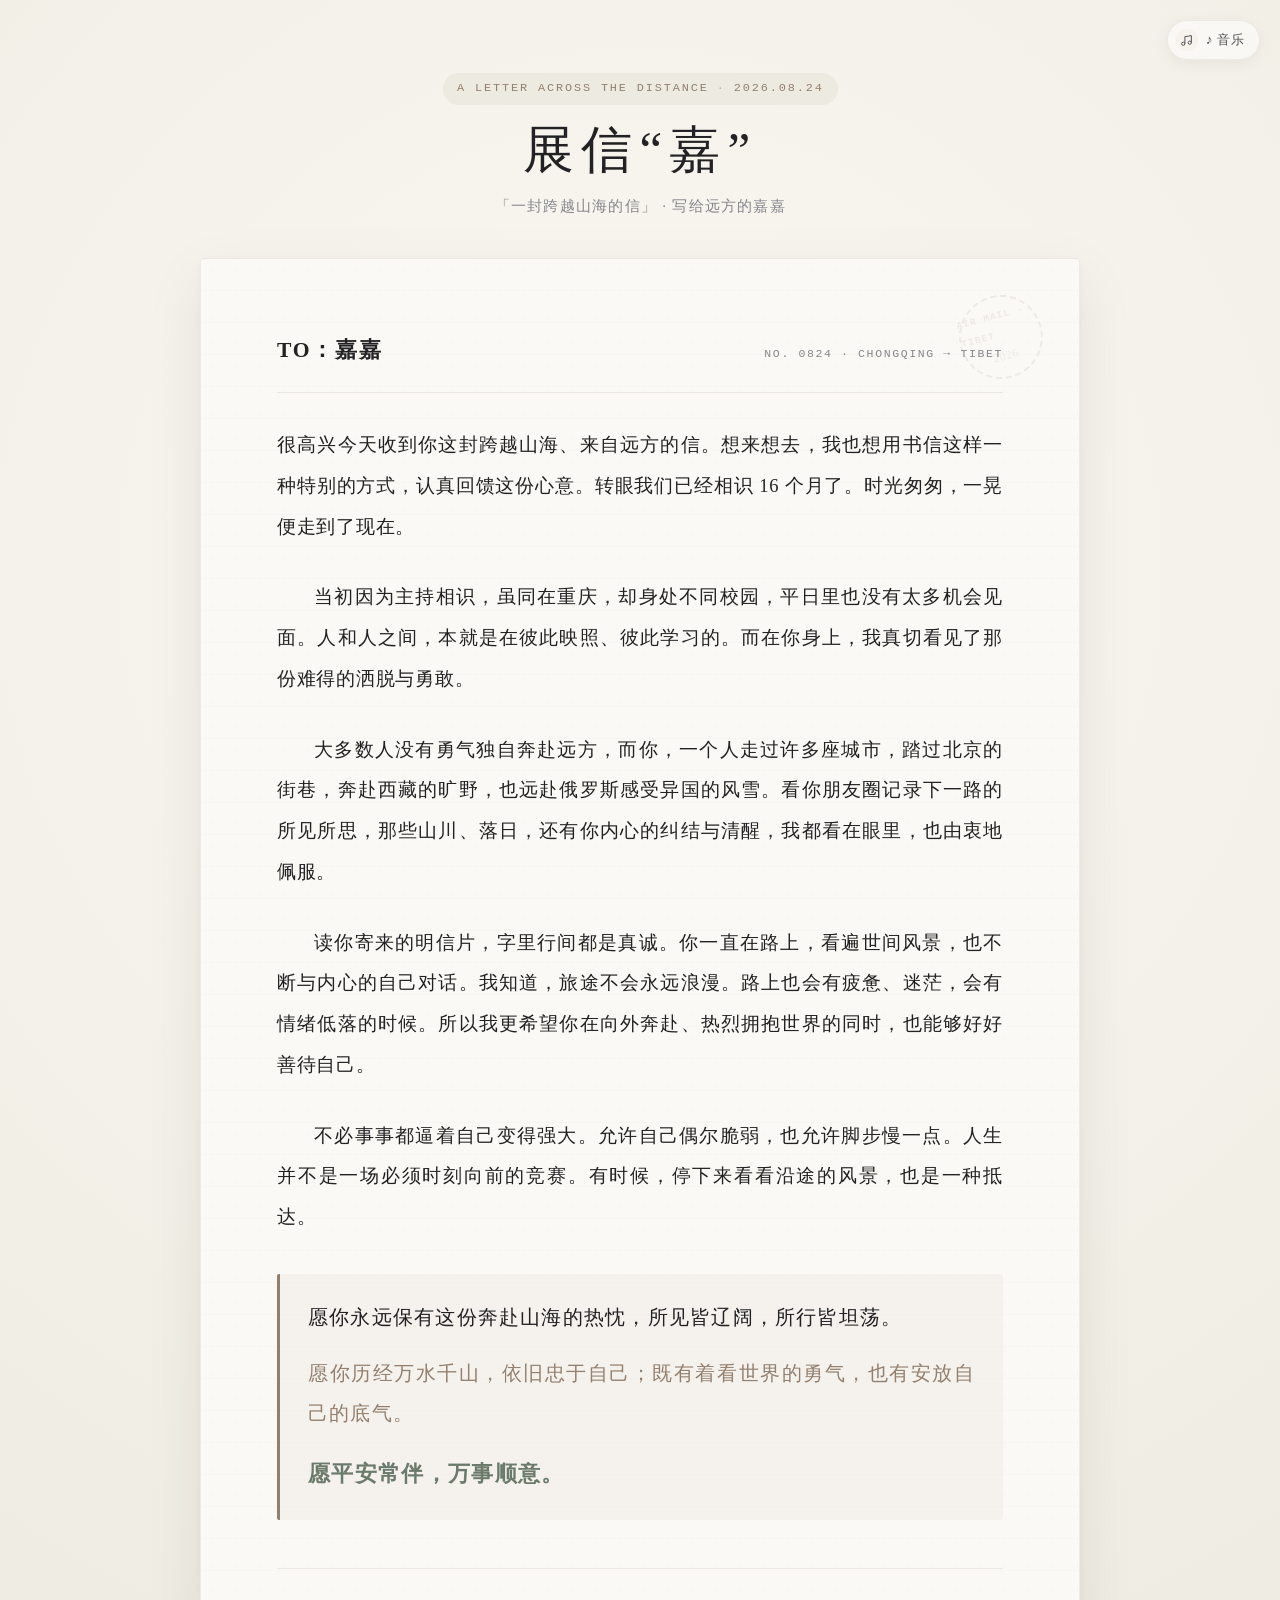
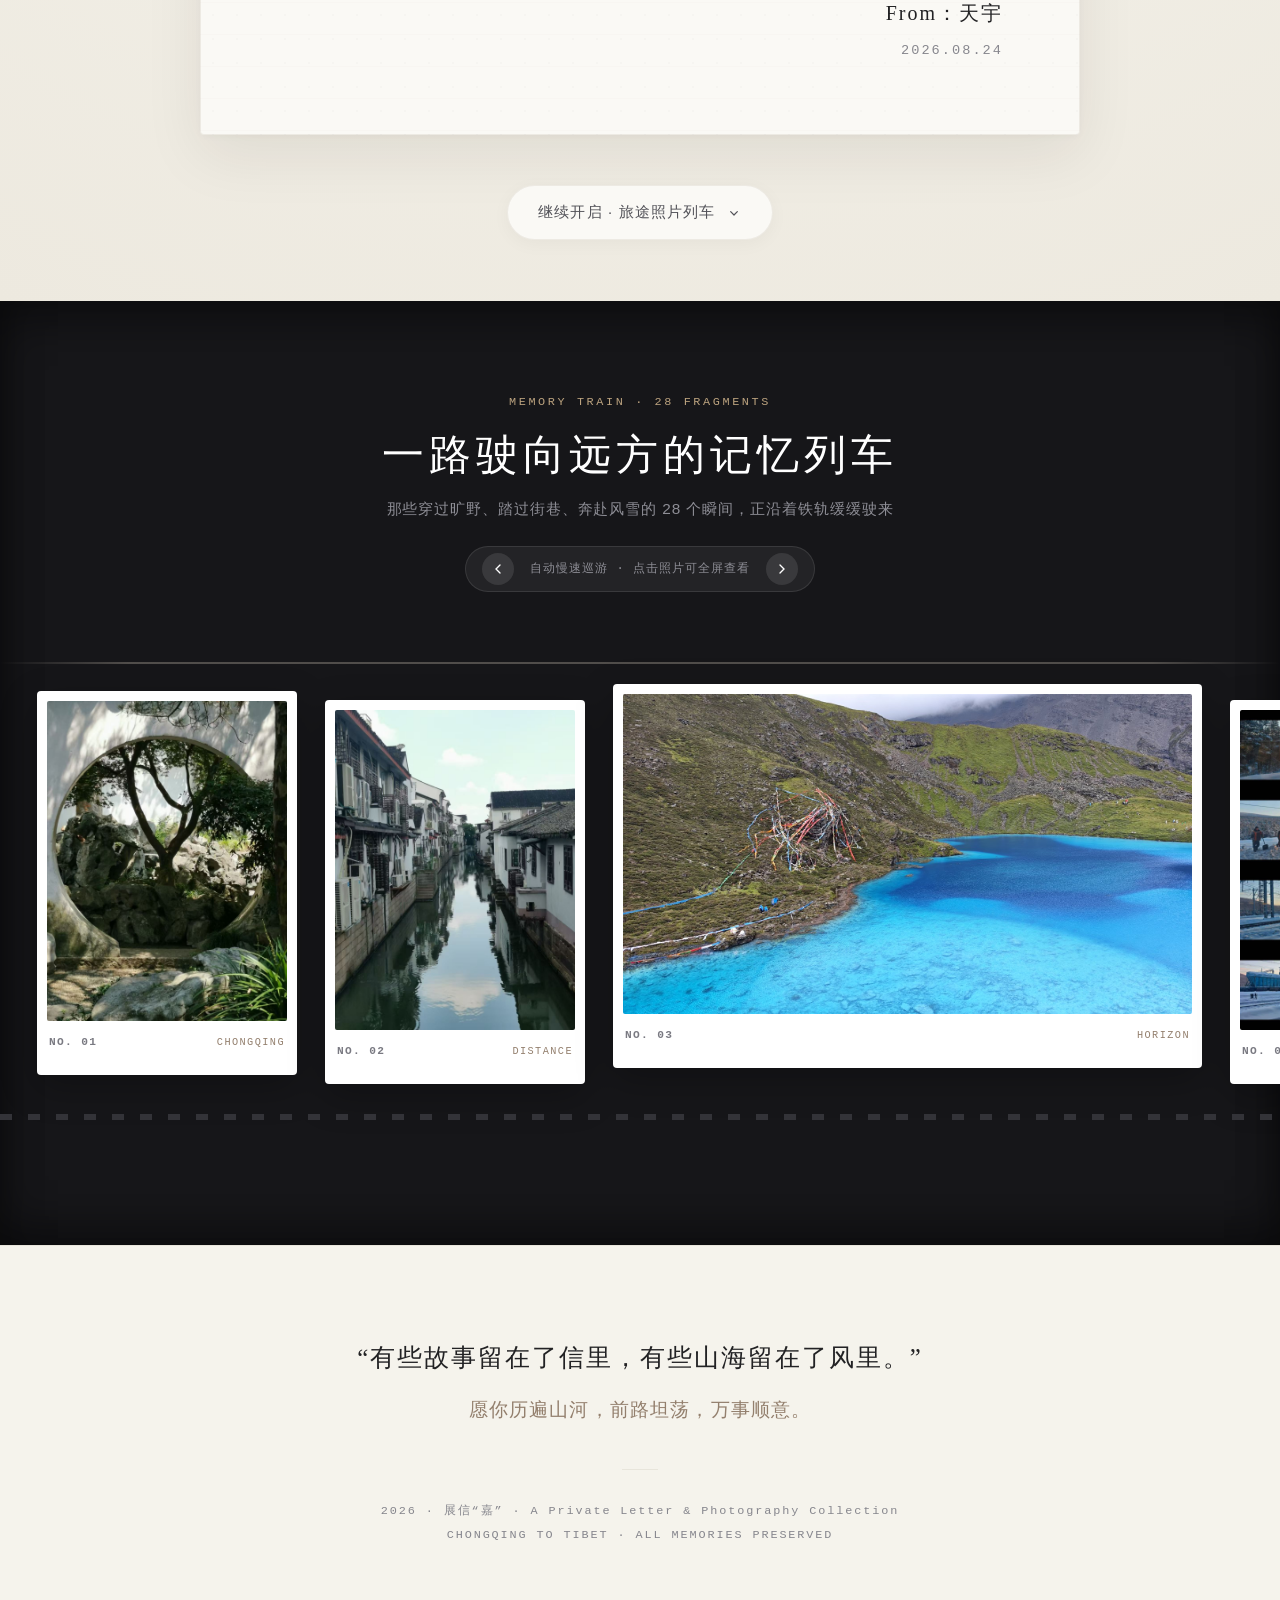
==== commit 5a107b80: "feat: redesign digital letter experience" ====
--- a/index.html
+++ b/index.html
@@ -1,455 +1,209 @@
-<!DOCTYPE html>
-<html lang="zh-CN">
-<head>
-  <meta charset="UTF-8">
-  <meta name="viewport" content="width=device-width, initial-scale=1.0, viewport-fit=cover">
-  <meta name="description" content="一封写给远方朋友嘉嘉的回信与旅行摄影集。">
-  <title>给远方的你 — 展信佳</title>
-  
-  <link rel="stylesheet" href="style.css">
-</head>
-<body>
-
-  <!-- 顶部阅读进度条 -->
-  <div class="reading-progress" id="readingProgress" aria-hidden="true"></div>
-
-  <!-- 悬浮微型音乐控制器 -->
-  <aside class="audio-widget" id="audioWidget" aria-label="背景音乐控制">
-    <button class="audio-btn" id="audioBtn" title="播放 / 暂停音乐" aria-label="播放背景音乐">
-      <span class="audio-disc">
-        <svg class="audio-icon audio-icon--note" viewBox="0 0 24 24" fill="none" stroke="currentColor" stroke-width="1.8">
-          <path d="M9 18V5l12-2v13"></path>
-          <circle cx="6" cy="18" r="3"></circle>
-          <circle cx="18" cy="16" r="3"></circle>
-        </svg>
-      </span>
-      <span class="audio-label" id="audioLabel">音乐</span>
-    </button>
-    <audio id="bgmAudio" src="assets/audio/bgm.mp3" preload="metadata" loop></audio>
-  </aside>
-
-  <!-- 网页主体容器 -->
-  <div class="book-container">
-
-    <!-- ==============================================
-         封面首屏 / Cover Hero
-         ============================================== -->
-    <header class="cover-section" id="cover">
-      <div class="cover-inner">
-        <div class="cover-meta reveal-item">
-          <span class="meta-tag">LETTER NO. 01</span>
-          <span class="meta-dot">·</span>
-          <span class="meta-date">2026.08.24</span>
-          <span class="meta-dot">·</span>
-          <span class="meta-loc">CHONGQING TO TIBET</span>
-        </div>
-
-        <h1 class="cover-title reveal-item">给远方的你</h1>
-
-        <div class="cover-subtitle reveal-item">
-          <p>有些话，适合写在信里。</p>
-          <p>有些路，适合留在照片里。</p>
-        </div>
-
-        <div class="cover-action reveal-item">
-          <a href="#letterStart" class="btn-open-letter" id="btnOpenLetter">
-            <span>打开这封信</span>
-            <svg class="icon-down" viewBox="0 0 24 24" fill="none" stroke="currentColor" stroke-width="1.6" stroke-linecap="round" stroke-linejoin="round">
-              <path d="M7 10l5 5 5-5"/>
-            </svg>
-          </a>
-        </div>
-      </div>
-
-      <div class="cover-scroll-hint" aria-hidden="true">
-        <span class="scroll-line"></span>
-      </div>
-    </header>
-
-    <!-- ==============================================
-         信件正文与摄影叙事 / Main Letter Content
-         ============================================== -->
-    <main class="letter-content" id="letterStart">
-
-      <!-- ==============================================
-           CHAPTER 01 / 写给远方
-           ============================================== -->
-      <section class="chapter-block" id="chapter1">
-        <div class="chapter-header reveal-item">
-          <div class="chapter-index">01 / 05</div>
-          <h2 class="chapter-title">写给远方</h2>
-          <div class="chapter-divider"></div>
-        </div>
-
-        <div class="letter-prose reveal-item">
-          <p class="salutation">TO：嘉嘉</p>
-          <p>很高兴今天收到你这封跨越山海、来自远方的信。</p>
-          <p>想来想去，我也想用书信这样一种特别的方式，认真回馈这份心意。</p>
-          <p>转眼我们已经相识 16 个月了。时光匆匆，一晃便走到了现在。</p>
-        </div>
-
-        <!-- 照片组 01：双联记忆卡片 + 宽幅山海 -->
-        <div class="photo-spread spread-diptych reveal-item">
-          <figure class="photo-card" data-index="1">
-            <div class="photo-frame">
-              <img src="assets/photos/1.jpg" alt="记忆碎片 01" loading="lazy" class="photo-img">
-            </div>
-            <figcaption class="photo-caption">01 / 28</figcaption>
-          </figure>
-
-          <figure class="photo-card" data-index="2">
-            <div class="photo-frame">
-              <img src="assets/photos/2.jpg" alt="记忆碎片 02" loading="lazy" class="photo-img">
-            </div>
-            <figcaption class="photo-caption">02 / 28</figcaption>
-          </figure>
-        </div>
-
-        <div class="photo-spread spread-wide reveal-item">
-          <figure class="photo-card photo-card--wide" data-index="3">
-            <div class="photo-frame">
-              <img src="assets/photos/3.jpg" alt="记忆碎片 03" loading="lazy" class="photo-img">
-            </div>
-            <figcaption class="photo-caption">03 / 28 · 跨越山海的旷野</figcaption>
-          </figure>
-        </div>
-      </section>
-
-      <!-- ==============================================
-           CHAPTER 02 / 彼此映照
-           ============================================== -->
-      <section class="chapter-block" id="chapter2">
-        <div class="chapter-header reveal-item">
-          <div class="chapter-index">02 / 05</div>
-          <h2 class="chapter-title">彼此映照</h2>
-          <div class="chapter-divider"></div>
-        </div>
-
-        <div class="letter-prose reveal-item">
-          <p>当初因为主持相识，虽同在重庆，却身处不同校园，平日里也没有太多机会见面。人和人之间，本就是在彼此映照、彼此学习的。</p>
-          <p class="emphasis-text">而在你身上，我真切看见了那份难得的洒脱与勇敢。</p>
-        </div>
-
-        <!-- 照片组 02：竖幅三联交错 + 宽幅地平线 -->
-        <div class="photo-spread spread-triptych reveal-item">
-          <figure class="photo-card" data-index="4">
-            <div class="photo-frame">
-              <img src="assets/photos/4.jpg" alt="记忆碎片 04" loading="lazy" class="photo-img">
-            </div>
-            <figcaption class="photo-caption">04 / 28</figcaption>
-          </figure>
-
-          <figure class="photo-card photo-card--offset" data-index="5">
-            <div class="photo-frame">
-              <img src="assets/photos/5.jpg" alt="记忆碎片 05" loading="lazy" class="photo-img">
-            </div>
-            <figcaption class="photo-caption">05 / 28</figcaption>
-          </figure>
-
-          <figure class="photo-card" data-index="6">
-            <div class="photo-frame">
-              <img src="assets/photos/6.jpg" alt="记忆碎片 06" loading="lazy" class="photo-img">
-            </div>
-            <figcaption class="photo-caption">06 / 28</figcaption>
-          </figure>
-        </div>
-
-        <div class="photo-spread spread-staggered reveal-item">
-          <figure class="photo-card" data-index="7">
-            <div class="photo-frame">
-              <img src="assets/photos/7.jpg" alt="记忆碎片 07" loading="lazy" class="photo-img">
-            </div>
-            <figcaption class="photo-caption">07 / 28</figcaption>
-          </figure>
-
-          <figure class="photo-card" data-index="8">
-            <div class="photo-frame">
-              <img src="assets/photos/8.jpg" alt="记忆碎片 08" loading="lazy" class="photo-img">
-            </div>
-            <figcaption class="photo-caption">08 / 28</figcaption>
-          </figure>
-        </div>
-      </section>
-
-      <!-- ==============================================
-           CHAPTER 03 / 旷野与风雪
-           ============================================== -->
-      <section class="chapter-block" id="chapter3">
-        <div class="chapter-header reveal-item">
-          <div class="chapter-index">03 / 05</div>
-          <h2 class="chapter-title">旷野与风雪</h2>
-          <div class="chapter-divider"></div>
-        </div>
-
-        <div class="letter-prose reveal-item">
-          <p>大多数人没有勇气独自奔赴远方，而你，一个人走过许多座城市，踏过北京的街巷，奔赴西藏的旷野，也远赴俄罗斯感受异国的风雪。</p>
-        </div>
-
-        <!-- 照片组 03-A：错落剪影与街巷 -->
-        <div class="photo-spread spread-asymmetric reveal-item">
-          <figure class="photo-card photo-card--vertical" data-index="9">
-            <div class="photo-frame">
-              <img src="assets/photos/9.jpg" alt="记忆碎片 09" loading="lazy" class="photo-img">
-            </div>
-            <figcaption class="photo-caption">09 / 28</figcaption>
-          </figure>
-
-          <figure class="photo-card photo-card--horizontal" data-index="10">
-            <div class="photo-frame">
-              <img src="assets/photos/10.jpg" alt="记忆碎片 10" loading="lazy" class="photo-img">
-            </div>
-            <figcaption class="photo-caption">10 / 28</figcaption>
-          </figure>
-        </div>
-
-        <div class="letter-prose reveal-item">
-          <p>看你朋友圈记录下一路的所见所思，那些山川、落日，还有你内心的纠结与清醒，我都看在眼里，也由衷地佩服。</p>
-          <p>读你寄来的明信片，字里行间都是真诚。</p>
-          <p>你一直在路上，看遍世间风景，也不断与内心的自己对话。</p>
-        </div>
-
-        <!-- 照片组 03-B：旅途画卷 11, 12, 13, 14 -->
-        <div class="photo-spread spread-gallery-2x2 reveal-item">
-          <figure class="photo-card" data-index="11">
-            <div class="photo-frame">
-              <img src="assets/photos/11.jpg" alt="记忆碎片 11" loading="lazy" class="photo-img">
-            </div>
-            <figcaption class="photo-caption">11 / 28</figcaption>
-          </figure>
-
-          <figure class="photo-card" data-index="12">
-            <div class="photo-frame">
-              <img src="assets/photos/12.jpg" alt="记忆碎片 12" loading="lazy" class="photo-img">
-            </div>
-            <figcaption class="photo-caption">12 / 28</figcaption>
-          </figure>
-
-          <figure class="photo-card" data-index="13">
-            <div class="photo-frame">
-              <img src="assets/photos/13.jpg" alt="记忆碎片 13" loading="lazy" class="photo-img">
-            </div>
-            <figcaption class="photo-caption">13 / 28</figcaption>
-          </figure>
-
-          <figure class="photo-card" data-index="14">
-            <div class="photo-frame">
-              <img src="assets/photos/14.jpg" alt="记忆碎片 14" loading="lazy" class="photo-img">
-            </div>
-            <figcaption class="photo-caption">14 / 28</figcaption>
-          </figure>
-        </div>
-      </section>
-
-      <!-- ==============================================
-           CHAPTER 04 / 善待自己与慢下来的力量
-           ============================================== -->
-      <section class="chapter-block" id="chapter4">
-        <div class="chapter-header reveal-item">
-          <div class="chapter-index">04 / 05</div>
-          <h2 class="chapter-title">善待自己</h2>
-          <div class="chapter-divider"></div>
-        </div>
-
-        <div class="letter-prose reveal-item">
-          <p>我知道，旅途不会永远浪漫。路上也会有疲惫、迷茫，会有情绪低落的时候。</p>
-          <p class="highlight-quote">所以我更希望你在向外奔赴、热烈拥抱世界的同时，也能够好好善待自己。</p>
-        </div>
-
-        <!-- 照片组 04-A：静谧时刻 15, 16 -->
-        <div class="photo-spread spread-duo reveal-item">
-          <figure class="photo-card" data-index="15">
-            <div class="photo-frame">
-              <img src="assets/photos/15.jpg" alt="记忆碎片 15" loading="lazy" class="photo-img">
-            </div>
-            <figcaption class="photo-caption">15 / 28</figcaption>
-          </figure>
-
-          <figure class="photo-card" data-index="16">
-            <div class="photo-frame">
-              <img src="assets/photos/16.jpg" alt="记忆碎片 16" loading="lazy" class="photo-img">
-            </div>
-            <figcaption class="photo-caption">16 / 28</figcaption>
-          </figure>
-        </div>
-
-        <!-- 电影宽幅过渡 17 -->
-        <div class="photo-spread spread-cinematic reveal-item">
-          <figure class="photo-card photo-card--cinematic" data-index="17">
-            <div class="photo-frame">
-              <img src="assets/photos/17.jpg" alt="记忆碎片 17" loading="lazy" class="photo-img">
-            </div>
-            <figcaption class="photo-caption">17 / 28 · 风景与驻足</figcaption>
-          </figure>
-        </div>
-
-        <div class="letter-prose letter-prose--spaced reveal-item">
-          <p>不必事事都逼着自己变得强大。</p>
-          <p>允许自己偶尔脆弱，也允许脚步慢一点。</p>
-          <p class="accent-line">人生并不是一场必须时刻向前的竞赛。</p>
-          <p>有时候，停下来看看沿途的风景，也是一种抵达。</p>
-        </div>
-
-        <!-- 照片组 04-B：18, 19, 20 -->
-        <div class="photo-spread spread-story reveal-item">
-          <div class="story-left">
-            <figure class="photo-card" data-index="18">
-              <div class="photo-frame">
-                <img src="assets/photos/18.jpg" alt="记忆碎片 18" loading="lazy" class="photo-img">
-              </div>
-              <figcaption class="photo-caption">18 / 28</figcaption>
-            </figure>
-            <figure class="photo-card" data-index="19">
-              <div class="photo-frame">
-                <img src="assets/photos/19.jpg" alt="记忆碎片 19" loading="lazy" class="photo-img">
-              </div>
-              <figcaption class="photo-caption">19 / 28</figcaption>
-            </figure>
-          </div>
-
-          <div class="story-right">
-            <figure class="photo-card photo-card--tall" data-index="20">
-              <div class="photo-frame">
-                <img src="assets/photos/20.jpg" alt="记忆碎片 20" loading="lazy" class="photo-img">
-              </div>
-              <figcaption class="photo-caption">20 / 28</figcaption>
-            </figure>
-          </div>
-        </div>
-      </section>
-
-      <!-- ==============================================
-           CHAPTER 05 / 愿你所见皆辽阔 (情绪高潮与祝福)
-           ============================================== -->
-      <section class="chapter-block chapter-block--climax" id="chapter5">
-        <div class="chapter-header reveal-item">
-          <div class="chapter-index">05 / 05</div>
-          <h2 class="chapter-title">所见皆辽阔</h2>
-          <div class="chapter-divider"></div>
-        </div>
-
-        <!-- 视觉高潮 01 -->
-        <div class="climax-banner reveal-item">
-          <div class="quote-mark">“</div>
-          <p class="climax-text-main">愿你永远保有这份奔赴山海的热忱，</p>
-          <p class="climax-text-sub">所见皆辽阔，所行皆坦荡。</p>
-        </div>
-
-        <!-- 照片组 05-A：群山与光影 21, 22, 23, 24, 25 -->
-        <div class="photo-spread spread-mosaic reveal-item">
-          <div class="mosaic-top">
-            <figure class="photo-card" data-index="21">
-              <div class="photo-frame">
-                <img src="assets/photos/21.jpg" alt="记忆碎片 21" loading="lazy" class="photo-img">
-              </div>
-              <figcaption class="photo-caption">21 / 28</figcaption>
-            </figure>
-            <figure class="photo-card" data-index="22">
-              <div class="photo-frame">
-                <img src="assets/photos/22.jpg" alt="记忆碎片 22" loading="lazy" class="photo-img">
-              </div>
-              <figcaption class="photo-caption">22 / 28</figcaption>
-            </figure>
-          </div>
-
-          <div class="mosaic-bottom">
-            <figure class="photo-card" data-index="23">
-              <div class="photo-frame">
-                <img src="assets/photos/23.jpg" alt="记忆碎片 23" loading="lazy" class="photo-img">
-              </div>
-              <figcaption class="photo-caption">23 / 28</figcaption>
-            </figure>
-            <figure class="photo-card" data-index="24">
-              <div class="photo-frame">
-                <img src="assets/photos/24.jpg" alt="记忆碎片 24" loading="lazy" class="photo-img">
-              </div>
-              <figcaption class="photo-caption">24 / 28</figcaption>
-            </figure>
-            <figure class="photo-card" data-index="25">
-              <div class="photo-frame">
-                <img src="assets/photos/25.jpg" alt="记忆碎片 25" loading="lazy" class="photo-img">
-              </div>
-              <figcaption class="photo-caption">25 / 28</figcaption>
-            </figure>
-          </div>
-        </div>
-
-        <!-- 视觉高潮 02 -->
-        <div class="climax-banner climax-banner--secondary reveal-item">
-          <p class="climax-text-main">愿你历经万水千山，依旧忠于自己；</p>
-          <p class="climax-text-sub">既有着看世界的勇气，</p>
-          <p class="climax-text-sub">也有安放自己的底气。</p>
-        </div>
-
-        <!-- 照片组 05-B：26, 27 -->
-        <div class="photo-spread spread-duo-clean reveal-item">
-          <figure class="photo-card" data-index="26">
-            <div class="photo-frame">
-              <img src="assets/photos/26.jpg" alt="记忆碎片 26" loading="lazy" class="photo-img">
-            </div>
-            <figcaption class="photo-caption">26 / 28</figcaption>
-          </figure>
-          <figure class="photo-card" data-index="27">
-            <div class="photo-frame">
-              <img src="assets/photos/27.jpg" alt="记忆碎片 27" loading="lazy" class="photo-img">
-            </div>
-            <figcaption class="photo-caption">27 / 28</figcaption>
-          </figure>
-        </div>
-
-        <!-- 最终祝福与落款 -->
-        <div class="epilogue-section reveal-item">
-          <p class="final-wish">愿平安常伴，万事顺意。</p>
-          
-          <div class="signature-block">
-            <div class="signature-from">From：天宇</div>
-            <div class="signature-date">2026.08.24</div>
-          </div>
-        </div>
-
-        <!-- 终章收尾照片 28 -->
-        <div class="final-photo-spread reveal-item">
-          <figure class="photo-card photo-card--final" data-index="28">
-            <div class="photo-frame">
-              <img src="assets/photos/28.jpg" alt="记忆碎片 28 · 尾声" loading="lazy" class="photo-img">
-            </div>
-            <figcaption class="photo-caption">28 / 28 · 终章 · 山河长在</figcaption>
-          </figure>
-        </div>
-
-      </section>
-
-    </main>
-
-    <!-- 页脚 -->
-    <footer class="site-footer reveal-item">
-      <div class="footer-inner">
-        <p class="footer-note">A Private Letter & Photography Collection</p>
-        <p class="footer-copy">2026 · 给远方的嘉嘉</p>
-      </div>
-    </footer>
-
-  </div>
-
-  <!-- ==============================================
-       图片 Lightbox 全屏预览组件
-       ============================================== -->
-  <div class="lightbox" id="lightbox" aria-hidden="true" role="dialog" aria-label="照片大图查看">
-    <div class="lightbox-backdrop" id="lightboxBackdrop"></div>
-    <button class="lightbox-close" id="lightboxClose" title="关闭 (Esc)" aria-label="关闭预览">
-      <svg viewBox="0 0 24 24" fill="none" stroke="currentColor" stroke-width="2" stroke-linecap="round">
-        <line x1="18" y1="6" x2="6" y2="18"></line>
-        <line x1="6" y1="6" x2="18" y2="18"></line>
-      </svg>
-    </button>
-    <div class="lightbox-content">
-      <img src="" alt="" class="lightbox-img" id="lightboxImg">
-      <div class="lightbox-info">
-        <span class="lightbox-counter" id="lightboxCounter"></span>
-        <span class="lightbox-caption" id="lightboxCaption"></span>
-      </div>
-    </div>
-  </div>
-
-  <script src="script.js"></script>
-</body>
+<!DOCTYPE html>
+<html lang="zh-CN">
+<head>
+  <meta charset="UTF-8">
+  <meta name="viewport" content="width=device-width, initial-scale=1.0, viewport-fit=cover">
+  <meta name="description" content="一封写给远方朋友嘉嘉的数字书信与旅途照片列车。">
+  <title>展信“嘉”</title>
+  
+  <link rel="stylesheet" href="style.css">
+</head>
+<body>
+
+  <!-- 顶部阅读进度指示条 -->
+  <div class="reading-progress" id="readingProgress" aria-hidden="true"></div>
+
+  <!-- 悬浮微型音乐控制器 -->
+  <aside class="audio-widget" id="audioWidget" aria-label="背景音乐控制">
+    <button class="audio-btn" id="audioBtn" title="播放 / 暂停音乐" aria-label="播放背景音乐">
+      <span class="audio-disc">
+        <svg class="audio-icon audio-icon--note" viewBox="0 0 24 24" fill="none" stroke="currentColor" stroke-width="1.8">
+          <path d="M9 18V5l12-2v13"></path>
+          <circle cx="6" cy="18" r="3"></circle>
+          <circle cx="18" cy="16" r="3"></circle>
+        </svg>
+      </span>
+      <span class="audio-label" id="audioLabel">♪ 音乐</span>
+    </button>
+    <audio id="bgmAudio" src="assets/audio/bgm.mp3" preload="metadata" loop></audio>
+  </aside>
+
+  <!-- 页面主容器 -->
+  <div class="page-wrapper">
+
+    <!-- ==============================================
+         第一幕：信件首屏空间与完整信纸
+         ============================================== -->
+    <header class="letter-stage" id="letterStage">
+      
+      <!-- 极简信封头部标识 -->
+      <div class="stage-header reveal-item">
+        <div class="letter-badge">
+          <span class="badge-tag">A LETTER ACROSS THE DISTANCE</span>
+          <span class="badge-dot">·</span>
+          <span class="badge-date">2026.08.24</span>
+        </div>
+        <h1 class="stage-title">展信“嘉”</h1>
+        <p class="stage-subtitle">「一封跨越山海的信」 · 写给远方的嘉嘉</p>
+      </div>
+
+      <!-- 核心信纸载体：完整展示的长信正文 -->
+      <div class="stationery-wrapper reveal-item">
+        <article class="stationery-paper" id="stationeryPaper">
+          
+          <!-- 邮戳与信纸防伪水印标记 -->
+          <div class="paper-watermark" aria-hidden="true">
+            <span class="stamp-circle">
+              <span class="stamp-text">AIR MAIL · TIBET</span>
+              <span class="stamp-sub">2026</span>
+            </span>
+          </div>
+
+          <!-- 信纸抬头 -->
+          <div class="letter-head">
+            <div class="salutation-text">TO：嘉嘉</div>
+            <div class="letter-postmark">NO. 0824 · CHONGQING → TIBET</div>
+          </div>
+
+          <!-- 信纸正文：自然流畅的长篇连续文章 -->
+          <div class="letter-body">
+            <p>很高兴今天收到你这封跨越山海、来自远方的信。想来想去，我也想用书信这样一种特别的方式，认真回馈这份心意。转眼我们已经相识 16 个月了。时光匆匆，一晃便走到了现在。</p>
+
+            <p>当初因为主持相识，虽同在重庆，却身处不同校园，平日里也没有太多机会见面。人和人之间，本就是在彼此映照、彼此学习的。而在你身上，我真切看见了那份难得的洒脱与勇敢。</p>
+
+            <p>大多数人没有勇气独自奔赴远方，而你，一个人走过许多座城市，踏过北京的街巷，奔赴西藏的旷野，也远赴俄罗斯感受异国的风雪。看你朋友圈记录下一路的所见所思，那些山川、落日，还有你内心的纠结与清醒，我都看在眼里，也由衷地佩服。</p>
+
+            <p>读你寄来的明信片，字里行间都是真诚。你一直在路上，看遍世间风景，也不断与内心的自己对话。我知道，旅途不会永远浪漫。路上也会有疲惫、迷茫，会有情绪低落的时候。所以我更希望你在向外奔赴、热烈拥抱世界的同时，也能够好好善待自己。</p>
+
+            <p>不必事事都逼着自己变得强大。允许自己偶尔脆弱，也允许脚步慢一点。人生并不是一场必须时刻向前的竞赛。有时候，停下来看看沿途的风景，也是一种抵达。</p>
+
+            <!-- 信件高潮：愿景与祝福语 -->
+            <div class="letter-wishes">
+              <div class="wish-line wish-line--primary">
+                愿你永远保有这份奔赴山海的热忱，<br class="mobile-br">所见皆辽阔，所行皆坦荡。
+              </div>
+              <div class="wish-line wish-line--secondary">
+                愿你历经万水千山，依旧忠于自己；<br class="mobile-br">既有着看世界的勇气，也有安放自己的底气。
+              </div>
+              <div class="wish-line wish-line--blessing">
+                愿平安常伴，万事顺意。
+              </div>
+            </div>
+          </div>
+
+          <!-- 信纸落款 -->
+          <div class="letter-foot">
+            <div class="signature-line">
+              <span class="sign-from">From：天宇</span>
+              <span class="sign-date">2026.08.24</span>
+            </div>
+          </div>
+
+        </article>
+      </div>
+
+      <!-- 导向照片列车的精致向下过渡 -->
+      <div class="scroll-transition reveal-item">
+        <a href="#trainSection" class="btn-scroll-train" id="btnScrollTrain">
+          <span class="scroll-prompt-text">继续开启 · 旅途照片列车</span>
+          <svg class="scroll-arrow-icon" viewBox="0 0 24 24" fill="none" stroke="currentColor" stroke-width="1.8" stroke-linecap="round" stroke-linejoin="round">
+            <path d="M7 10l5 5 5-5"/>
+          </svg>
+        </a>
+      </div>
+
+    </header>
+
+    <!-- ==============================================
+         第二幕：旅途照片列车 (28 张记忆碎片横向铁轨展廊)
+         ============================================== -->
+    <section class="train-section" id="trainSection">
+      
+      <!-- 章节标头 -->
+      <div class="train-header reveal-item">
+        <div class="train-meta-tag">MEMORY TRAIN · 28 FRAGMENTS</div>
+        <h2 class="train-title">一路驶向远方的记忆列车</h2>
+        <p class="train-desc">那些穿过旷野、踏过街巷、奔赴风雪的 28 个瞬间，正沿着铁轨缓缓驶来</p>
+        
+        <!-- 列车操作指示与控制按钮 -->
+        <div class="train-controls">
+          <button class="train-nav-btn" id="trainPrevBtn" aria-label="向左滚动">
+            <svg viewBox="0 0 24 24" fill="none" stroke="currentColor" stroke-width="2" stroke-linecap="round"><path d="M15 18l-6-6 6-6"/></svg>
+          </button>
+          <span class="train-status-text" id="trainStatusText">自动慢速巡游 · 点击照片可全屏查看</span>
+          <button class="train-nav-btn" id="trainNextBtn" aria-label="向右滚动">
+            <svg viewBox="0 0 24 24" fill="none" stroke="currentColor" stroke-width="2" stroke-linecap="round"><path d="M9 18l6-6-6-6"/></svg>
+          </button>
+        </div>
+      </div>
+
+      <!-- 铁轨与照片列车运动轨道 -->
+      <div class="train-viewport" id="trainViewport">
+        
+        <!-- 铁轨顶线装饰 -->
+        <div class="rail-line rail-line--top" aria-hidden="true"></div>
+
+        <!-- 连续滚动的照片车厢容器 -->
+        <div class="train-track" id="trainTrack">
+          <!-- 由脚本智能注入 28 张车厢照片卡片，并保持平滑无缝循环 -->
+        </div>
+
+        <!-- 铁轨底线与枕木刻度 -->
+        <div class="rail-line rail-line--bottom" aria-hidden="true">
+          <div class="rail-sleepers"></div>
+        </div>
+
+      </div>
+
+    </section>
+
+    <!-- ==============================================
+         第三幕：终章留白与致意
+         ============================================== -->
+    <footer class="epilogue-section reveal-item">
+      <div class="epilogue-inner">
+        <div class="epilogue-quote">
+          <p class="quote-main">“有些故事留在了信里，有些山海留在了风里。”</p>
+          <p class="quote-sub">愿你历遍山河，前路坦荡，万事顺意。</p>
+        </div>
+        <div class="epilogue-divider"></div>
+        <div class="epilogue-meta">
+          <p class="meta-collection">2026 · 展信“嘉” · A Private Letter & Photography Collection</p>
+          <p class="meta-sign">CHONGQING TO TIBET · ALL MEMORIES PRESERVED</p>
+        </div>
+      </div>
+    </footer>
+
+  </div>
+
+  <!-- ==============================================
+       图片 Lightbox 全屏预览组件
+       ============================================== -->
+  <div class="lightbox" id="lightbox" aria-hidden="true" role="dialog" aria-label="照片大图查看">
+    <div class="lightbox-backdrop" id="lightboxBackdrop"></div>
+    <button class="lightbox-close" id="lightboxClose" title="关闭 (Esc)" aria-label="关闭预览">
+      <svg viewBox="0 0 24 24" fill="none" stroke="currentColor" stroke-width="2" stroke-linecap="round">
+        <line x1="18" y1="6" x2="6" y2="18"></line>
+        <line x1="6" y1="6" x2="18" y2="18"></line>
+      </svg>
+    </button>
+    <button class="lightbox-nav lightbox-nav--prev" id="lightboxPrev" aria-label="上一张">
+      <svg viewBox="0 0 24 24" fill="none" stroke="currentColor" stroke-width="2" stroke-linecap="round"><path d="M15 18l-6-6 6-6"/></svg>
+    </button>
+    <button class="lightbox-nav lightbox-nav--next" id="lightboxNext" aria-label="下一张">
+      <svg viewBox="0 0 24 24" fill="none" stroke="currentColor" stroke-width="2" stroke-linecap="round"><path d="M9 18l6-6-6-6"/></svg>
+    </button>
+    <div class="lightbox-content">
+      <div class="lightbox-image-wrap">
+        <img src="" alt="" class="lightbox-img" id="lightboxImg">
+      </div>
+      <div class="lightbox-info">
+        <span class="lightbox-counter" id="lightboxCounter"></span>
+        <span class="lightbox-caption" id="lightboxCaption"></span>
+      </div>
+    </div>
+  </div>
+
+  <script src="script.js"></script>
+</body>
 </html>
--- a/style.css
+++ b/style.css
@@ -1,48 +1,44 @@
 /* ==========================================================================
-   CSS Variables & Typography System
+   CSS Variables & Photography Book Design Tokens
    ========================================================================== */
 :root {
-  --bg-primary: #F8F7F3;
-  --bg-card: #FFFFFF;
-  --bg-subtle: #F0EEE9;
-  --bg-dark: #141416;
+  --bg-desk: #F3F1EA;
+  --bg-paper: #FAF9F5;
+  --bg-paper-alt: #F5F3EC;
+  --bg-train: #161619;
+  --bg-train-card: #202024;
+  --bg-card-photo: #FFFFFF;
   
-  --text-primary: #1C1C1E;
-  --text-secondary: #58585E;
-  --text-muted: #8E8E93;
-  --text-light: #A2A2A8;
-
-  --accent-sage: #667566;
-  --accent-earth: #938170;
-  --accent-gold: #B8A383;
+  --text-ink: #222224;
+  --text-ink-secondary: #525258;
+  --text-ink-muted: #86868D;
+  --text-train-light: #F0F0F2;
+  --text-train-muted: #8E8E96;
+
+  --accent-earth: #937F6D;
+  --accent-sage: #6B7B6B;
+  --accent-gold: #BCA37F;
+  --accent-rail: #D8CEBE;
   
-  --border-subtle: rgba(28, 28, 30, 0.08);
-  --border-light: rgba(28, 28, 30, 0.04);
-  
+  --border-paper: rgba(140, 120, 100, 0.12);
+  --border-subtle: rgba(30, 30, 30, 0.06);
+  --border-train: rgba(255, 255, 255, 0.1);
+
   --font-serif: "Songti SC", "Source Han Serif SC", "Noto Serif SC", "STSong", "SimSun", "Georgia", serif;
   --font-sans: "PingFang SC", "Hiragino Sans GB", "Microsoft YaHei", "Noto Sans SC", -apple-system, BlinkMacSystemFont, "Segoe UI", Roboto, sans-serif;
   --font-mono: "SF Mono", "Menlo", "Monaco", "Courier New", monospace;
-  
-  --space-xs: 8px;
-  --space-sm: 16px;
-  --space-md: 28px;
-  --space-lg: 48px;
-  --space-xl: 80px;
-  --space-2xl: 120px;
-  
-  --container-max: 1040px;
-  --text-max: 660px;
-  
+
+  --shadow-paper: 0 20px 60px rgba(35, 25, 15, 0.08), 0 2px 8px rgba(0, 0, 0, 0.04);
+  --shadow-photo: 0 12px 36px rgba(0, 0, 0, 0.25);
+  --shadow-hover: 0 20px 50px rgba(0, 0, 0, 0.35);
+
+  --radius-xs: 2px;
   --radius-sm: 4px;
   --radius-md: 8px;
   --radius-full: 9999px;
-  
-  --shadow-subtle: 0 4px 20px rgba(0, 0, 0, 0.03);
-  --shadow-medium: 0 10px 30px rgba(0, 0, 0, 0.06);
-  --shadow-float: 0 16px 40px rgba(0, 0, 0, 0.08);
 
   --transition-smooth: all 0.7s cubic-bezier(0.16, 1, 0.3, 1);
-  --transition-quick: all 0.3s ease;
+  --transition-fast: all 0.25s ease;
 }
 
 /* ==========================================================================
@@ -59,16 +55,16 @@
   scroll-behavior: smooth;
   -webkit-text-size-adjust: 100%;
   text-size-adjust: 100%;
-  background-color: var(--bg-primary);
-  color: var(--text-primary);
+  background-color: var(--bg-desk);
+  color: var(--text-ink);
 }
 
 body {
   font-family: var(--font-sans);
-  background-color: var(--bg-primary);
-  color: var(--text-primary);
-  line-height: 1.95;
-  letter-spacing: 0.03em;
+  background-color: var(--bg-desk);
+  color: var(--text-ink);
+  line-height: 2;
+  letter-spacing: 0.035em;
   overflow-x: hidden;
   -webkit-font-smoothing: antialiased;
   -moz-osx-font-smoothing: grayscale;
@@ -102,12 +98,12 @@
   position: fixed;
   top: 0;
   left: 0;
-  height: 2px;
+  height: 2.5px;
   width: 0%;
-  background-color: var(--accent-earth);
+  background: linear-gradient(90deg, var(--accent-earth), var(--accent-gold));
   z-index: 1000;
   transition: width 0.1s linear;
-  opacity: 0.85;
+  opacity: 0.9;
 }
 
 /* ==========================================================================
@@ -115,8 +111,8 @@
    ========================================================================== */
 .audio-widget {
   position: fixed;
-  top: 24px;
-  right: 24px;
+  top: 20px;
+  right: 20px;
   z-index: 900;
 }
 
@@ -125,52 +121,52 @@
   align-items: center;
   gap: 8px;
   padding: 6px 14px 6px 8px;
-  background: rgba(248, 247, 243, 0.85);
-  backdrop-filter: blur(12px);
-  -webkit-backdrop-filter: blur(12px);
-  border: 1px solid var(--border-subtle);
+  background: rgba(250, 249, 245, 0.88);
+  backdrop-filter: blur(16px);
+  -webkit-backdrop-filter: blur(16px);
+  border: 1px solid var(--border-paper);
   border-radius: var(--radius-full);
-  box-shadow: var(--shadow-subtle);
-  color: var(--text-secondary);
+  box-shadow: 0 4px 16px rgba(0, 0, 0, 0.05);
+  color: var(--text-ink-secondary);
   font-size: 0.82rem;
-  letter-spacing: 0.05em;
-  transition: var(--transition-quick);
+  letter-spacing: 0.06em;
+  transition: var(--transition-fast);
   cursor: pointer;
   user-select: none;
   -webkit-tap-highlight-color: transparent;
 }
 
 .audio-btn:hover {
-  background: rgba(255, 255, 255, 0.95);
-  color: var(--text-primary);
-  border-color: rgba(28, 28, 30, 0.18);
+  background: #FFF;
+  color: var(--text-ink);
   transform: translateY(-1px);
+  box-shadow: 0 6px 20px rgba(0, 0, 0, 0.08);
 }
 
 .audio-disc {
-  width: 24px;
-  height: 24px;
+  width: 22px;
+  height: 22px;
   border-radius: 50%;
-  background: var(--bg-subtle);
+  background: var(--bg-paper-alt);
   display: flex;
   align-items: center;
   justify-content: center;
-  transition: var(--transition-quick);
+  transition: var(--transition-fast);
 }
 
 .audio-icon {
-  width: 14px;
-  height: 14px;
+  width: 13px;
+  height: 13px;
 }
 
 .audio-btn.is-playing .audio-disc {
-  background: var(--text-primary);
+  background: var(--text-ink);
   color: #FFF;
   animation: spinSlow 8s linear infinite;
 }
 
 .audio-btn.is-playing {
-  border-color: var(--accent-earth);
+  border-color: var(--accent-gold);
 }
 
 @keyframes spinSlow {
@@ -179,569 +175,564 @@
 }
 
 /* ==========================================================================
-   Layout Containers
-   ========================================================================== */
-.book-container {
+   Stage 1: The Stationery Space (信件首屏空间)
+   ========================================================================== */
+.page-wrapper {
   width: 100%;
   margin: 0 auto;
   position: relative;
 }
 
-/* ==========================================================================
-   Cover Screen (Quiet Minimal Hero)
-   ========================================================================== */
-.cover-section {
+.letter-stage {
   min-height: 100vh;
   min-height: 100dvh;
+  padding: 70px 20px 60px;
   display: flex;
   flex-direction: column;
-  justify-content: space-between;
-  align-items: center;
-  padding: 10vh 24px 6vh;
+  align-items: center;
+  background: radial-gradient(circle at 50% 30%, #F9F8F2 0%, #EDE9DF 100%);
+  position: relative;
+}
+
+.stage-header {
   text-align: center;
-  position: relative;
-  background: radial-gradient(circle at 50% 40%, #FCFCFA 0%, #F5F3ED 100%);
-}
-
-.cover-inner {
-  max-width: 680px;
-  margin: auto 0;
-  display: flex;
-  flex-direction: column;
-  align-items: center;
-}
-
-.cover-meta {
+  max-width: 600px;
+  margin-bottom: 36px;
+}
+
+.letter-badge {
   display: inline-flex;
   align-items: center;
   gap: 8px;
   font-family: var(--font-mono);
+  font-size: 0.74rem;
+  letter-spacing: 0.16em;
+  color: var(--accent-earth);
+  text-transform: uppercase;
+  margin-bottom: 12px;
+  padding: 4px 14px;
+  background: rgba(147, 127, 109, 0.08);
+  border-radius: var(--radius-full);
+}
+
+.badge-dot {
+  opacity: 0.5;
+}
+
+.stage-title {
+  font-family: var(--font-serif);
+  font-size: clamp(2.2rem, 4.5vw, 3.2rem);
+  font-weight: 400;
+  letter-spacing: 0.14em;
+  line-height: 1.3;
+  color: var(--text-ink);
+  margin-bottom: 8px;
+}
+
+.stage-subtitle {
+  font-family: var(--font-serif);
+  font-size: 0.96rem;
+  letter-spacing: 0.08em;
+  color: var(--text-ink-muted);
+}
+
+/* ==========================================================================
+   The Stationery Paper (核心信纸)
+   ========================================================================== */
+.stationery-wrapper {
+  width: 100%;
+  max-width: 880px;
+  margin: 0 auto 40px;
+}
+
+.stationery-paper {
+  position: relative;
+  background-color: var(--bg-paper);
+  background-image: 
+    radial-gradient(rgba(0,0,0,0.015) 1px, transparent 0),
+    linear-gradient(to bottom, transparent 96%, rgba(140, 120, 100, 0.03) 100%);
+  background-size: 24px 24px, 100% 32px;
+  border-radius: var(--radius-sm);
+  border: 1px solid var(--border-paper);
+  box-shadow: var(--shadow-paper);
+  padding: clamp(36px, 6vw, 70px) clamp(24px, 7vw, 76px);
+  overflow: hidden;
+  transition: transform 0.6s ease, box-shadow 0.6s ease;
+}
+
+.stationery-paper:hover {
+  box-shadow: 0 25px 70px rgba(35, 25, 15, 0.11), 0 3px 10px rgba(0, 0, 0, 0.05);
+}
+
+/* 邮戳防伪水印 */
+.paper-watermark {
+  position: absolute;
+  top: 36px;
+  right: 36px;
+  opacity: 0.12;
+  pointer-events: none;
+  user-select: none;
+}
+
+.stamp-circle {
+  display: flex;
+  flex-direction: column;
+  align-items: center;
+  justify-content: center;
+  width: 84px;
+  height: 84px;
+  border: 2px dashed var(--accent-earth);
+  border-radius: 50%;
+  transform: rotate(-15deg);
+}
+
+.stamp-text {
+  font-family: var(--font-mono);
+  font-size: 0.6rem;
+  letter-spacing: 0.12em;
+  font-weight: 700;
+  color: var(--accent-earth);
+}
+
+.stamp-sub {
+  font-family: var(--font-serif);
   font-size: 0.75rem;
+  color: var(--accent-earth);
+}
+
+/* 信纸抬头 */
+.letter-head {
+  display: flex;
+  justify-content: space-between;
+  align-items: baseline;
+  padding-bottom: 20px;
+  border-bottom: 1px solid rgba(140, 120, 100, 0.15);
+  margin-bottom: 32px;
+}
+
+.salutation-text {
+  font-family: var(--font-serif);
+  font-size: 1.35rem;
+  font-weight: 600;
+  letter-spacing: 0.08em;
+  color: var(--text-ink);
+}
+
+.letter-postmark {
+  font-family: var(--font-mono);
+  font-size: 0.72rem;
   letter-spacing: 0.14em;
-  color: var(--text-muted);
+  color: var(--text-ink-muted);
+}
+
+/* 信纸正文 */
+.letter-body {
+  font-family: var(--font-serif);
+  font-size: clamp(1.05rem, 1.8vw, 1.16rem);
+  line-height: 2.2;
+  color: var(--text-ink);
+  letter-spacing: 0.04em;
+  text-align: justify;
+  text-justify: inter-ideograph;
+}
+
+.letter-body p {
+  margin-bottom: 1.6em;
+  text-indent: 2em;
+}
+
+.letter-body p:first-of-type {
+  text-indent: 0;
+}
+
+/* 信件祝福语区块 */
+.letter-wishes {
+  margin: 36px 0 28px;
+  padding: 24px 28px;
+  background: rgba(147, 127, 109, 0.05);
+  border-left: 3px solid var(--accent-earth);
+  border-radius: var(--radius-xs);
+  display: flex;
+  flex-direction: column;
+  gap: 16px;
+}
+
+.wish-line {
+  font-family: var(--font-serif);
+  font-size: 1.1em;
+  line-height: 1.95;
+  letter-spacing: 0.06em;
+}
+
+.wish-line--primary {
+  color: var(--text-ink);
+  font-weight: 500;
+}
+
+.wish-line--secondary {
+  color: var(--accent-earth);
+}
+
+.wish-line--blessing {
+  font-size: 1.18em;
+  font-weight: 600;
+  color: var(--accent-sage);
+  margin-top: 4px;
+}
+
+/* 信纸落款 */
+.letter-foot {
+  margin-top: 48px;
+  padding-top: 24px;
+  border-top: 1px solid rgba(140, 120, 100, 0.12);
+  display: flex;
+  justify-content: flex-end;
+}
+
+.signature-line {
+  display: flex;
+  flex-direction: column;
+  align-items: flex-end;
+  font-family: var(--font-serif);
+}
+
+.sign-from {
+  font-size: 1.25rem;
+  letter-spacing: 0.1em;
+  font-weight: 500;
+  color: var(--text-ink);
+}
+
+.sign-date {
+  font-family: var(--font-mono);
+  font-size: 0.85rem;
+  letter-spacing: 0.15em;
+  color: var(--text-ink-muted);
+  margin-top: 4px;
+}
+
+/* 导向照片列车的过渡按钮 */
+.scroll-transition {
+  margin-top: 10px;
+}
+
+.btn-scroll-train {
+  display: inline-flex;
+  align-items: center;
+  gap: 10px;
+  padding: 12px 30px;
+  background: var(--bg-paper);
+  border: 1px solid var(--border-paper);
+  border-radius: var(--radius-full);
+  box-shadow: 0 4px 18px rgba(0, 0, 0, 0.04);
+  color: var(--text-ink-secondary);
+  font-size: 0.92rem;
+  letter-spacing: 0.08em;
+  transition: var(--transition-fast);
+  -webkit-tap-highlight-color: transparent;
+}
+
+.btn-scroll-train:hover {
+  background: #FFF;
+  color: var(--text-ink);
+  transform: translateY(-2px);
+  box-shadow: 0 8px 24px rgba(0, 0, 0, 0.08);
+}
+
+.scroll-arrow-icon {
+  width: 16px;
+  height: 16px;
+  animation: bounceDown 2.2s ease-in-out infinite;
+}
+
+@keyframes bounceDown {
+  0%, 100% { transform: translateY(0); }
+  50% { transform: translateY(5px); }
+}
+
+/* ==========================================================================
+   Stage 2: Travel Photo Train (旅途照片列车)
+   ========================================================================== */
+.train-section {
+  background-color: var(--bg-train);
+  color: var(--text-train-light);
+  padding: 90px 0 100px;
+  position: relative;
+  overflow: hidden;
+  box-shadow: inset 0 20px 40px rgba(0,0,0,0.4), inset 0 -20px 40px rgba(0,0,0,0.4);
+}
+
+.train-header {
+  text-align: center;
+  max-width: 720px;
+  margin: 0 auto 50px;
+  padding: 0 20px;
+}
+
+.train-meta-tag {
+  font-family: var(--font-mono);
+  font-size: 0.74rem;
+  letter-spacing: 0.22em;
+  color: var(--accent-gold);
   text-transform: uppercase;
-  margin-bottom: var(--space-md);
-  padding: 4px 14px;
-  background: rgba(0, 0, 0, 0.025);
-  border-radius: var(--radius-full);
-}
-
-.meta-dot {
-  opacity: 0.5;
-}
-
-.cover-title {
+  margin-bottom: 12px;
+}
+
+.train-title {
   font-family: var(--font-serif);
-  font-size: clamp(2.4rem, 5vw, 3.8rem);
+  font-size: clamp(1.8rem, 3.8vw, 2.6rem);
   font-weight: 400;
   letter-spacing: 0.12em;
   line-height: 1.35;
-  color: var(--text-primary);
-  margin-bottom: var(--space-md);
-}
-
-.cover-subtitle {
-  font-family: var(--font-serif);
-  font-size: clamp(1.05rem, 2.2vw, 1.25rem);
-  font-weight: 300;
-  color: var(--text-secondary);
-  line-height: 2.1;
-  letter-spacing: 0.08em;
-  margin-bottom: var(--space-lg);
-}
-
-.cover-action {
-  margin-top: var(--space-sm);
-}
-
-.btn-open-letter {
+  color: #FFF;
+  margin-bottom: 12px;
+}
+
+.train-desc {
+  font-size: 0.96rem;
+  letter-spacing: 0.06em;
+  color: var(--text-train-muted);
+  line-height: 1.8;
+  margin-bottom: 24px;
+}
+
+/* 列车操作按钮栏 */
+.train-controls {
   display: inline-flex;
   align-items: center;
-  gap: 10px;
-  padding: 12px 34px;
+  gap: 16px;
+  padding: 6px 16px;
+  background: rgba(255, 255, 255, 0.06);
+  border: 1px solid var(--border-train);
   border-radius: var(--radius-full);
-  background: var(--bg-card);
-  border: 1px solid var(--border-subtle);
-  box-shadow: var(--shadow-subtle);
-  color: var(--text-primary);
-  font-size: 0.95rem;
-  letter-spacing: 0.1em;
-  transition: var(--transition-quick);
-  -webkit-tap-highlight-color: transparent;
-}
-
-.btn-open-letter:hover {
-  background: #FFF;
-  border-color: rgba(28, 28, 30, 0.2);
-  box-shadow: var(--shadow-medium);
-  transform: translateY(-2px);
-}
-
-.btn-open-letter:active {
-  transform: translateY(0);
-}
-
-.icon-down {
+}
+
+.train-nav-btn {
+  width: 32px;
+  height: 32px;
+  border-radius: 50%;
+  background: rgba(255, 255, 255, 0.1);
+  color: #FFF;
+  display: flex;
+  align-items: center;
+  justify-content: center;
+  transition: var(--transition-fast);
+}
+
+.train-nav-btn:hover {
+  background: rgba(255, 255, 255, 0.25);
+  transform: scale(1.08);
+}
+
+.train-nav-btn svg {
   width: 16px;
   height: 16px;
-  transition: transform 0.3s ease;
-  animation: bounceDown 2.4s ease-in-out infinite;
-}
-
-@keyframes bounceDown {
-  0%, 100% { transform: translateY(0); }
-  50% { transform: translateY(4px); }
-}
-
-.cover-scroll-hint {
-  height: 48px;
-  display: flex;
-  align-items: center;
-  justify-content: center;
+}
+
+.train-status-text {
+  font-family: var(--font-mono);
+  font-size: 0.76rem;
+  letter-spacing: 0.08em;
+  color: var(--text-train-muted);
+}
+
+/* 铁轨与视口 */
+.train-viewport {
+  position: relative;
+  width: 100%;
+  padding: 40px 0 60px;
+  overflow: hidden;
+  cursor: grab;
+  user-select: none;
+}
+
+.train-viewport:active {
+  cursor: grabbing;
+}
+
+/* 铁轨顶线与底线 */
+.rail-line {
+  position: absolute;
+  left: 0;
+  right: 0;
+  height: 2px;
+  background: linear-gradient(90deg, transparent, rgba(216, 206, 190, 0.3) 10%, rgba(216, 206, 190, 0.3) 90%, transparent);
+  pointer-events: none;
+}
+
+.rail-line--top {
+  top: 20px;
+}
+
+.rail-line--bottom {
+  bottom: 25px;
+  height: 6px;
+  background: repeating-linear-gradient(90deg, #333338 0px, #333338 12px, transparent 12px, transparent 28px);
+}
+
+/* 连续滚动的照片轨道容器 */
+.train-track {
+  display: flex;
+  align-items: center;
+  gap: 28px;
+  padding: 0 40px;
+  width: max-content;
+  will-change: transform;
+}
+
+/* 单张车厢照片卡片 */
+.train-card {
+  flex-shrink: 0;
+  position: relative;
+  background: var(--bg-card-photo);
+  padding: 10px 10px 22px;
+  border-radius: var(--radius-sm);
+  box-shadow: var(--shadow-photo);
+  transition: transform 0.45s cubic-bezier(0.16, 1, 0.3, 1), box-shadow 0.45s ease;
+  cursor: zoom-in;
+}
+
+.train-card:hover {
+  transform: translateY(-8px) scale(1.03);
+  box-shadow: var(--shadow-hover);
+  z-index: 10;
+}
+
+/* 高低交错的轻微韵律 */
+.train-card:nth-child(even) {
+  margin-top: 18px;
+}
+.train-card:nth-child(3n) {
+  margin-top: -14px;
+}
+
+/* 照片框架与占位图 */
+.train-photo-frame {
+  position: relative;
+  overflow: hidden;
+  border-radius: var(--radius-xs);
+  background: #E8E5DD;
+}
+
+/* 优雅渐变微弱 Shimmer 占位 */
+.train-photo-frame::before {
+  content: "";
+  position: absolute;
+  inset: 0;
+  background: linear-gradient(90deg, rgba(255,255,255,0) 0%, rgba(255,255,255,0.4) 50%, rgba(255,255,255,0) 100%);
+  background-size: 200% 100%;
+  animation: shimmer 1.8s infinite;
   opacity: 0.6;
-}
-
-.scroll-line {
-  width: 1px;
-  height: 32px;
-  background: linear-gradient(to bottom, var(--text-muted), transparent);
-  animation: scrollLineAnim 2s cubic-bezier(0.65, 0, 0.35, 1) infinite;
-}
-
-@keyframes scrollLineAnim {
-  0% { transform: scaleY(0); transform-origin: top; opacity: 0; }
-  50% { transform: scaleY(1); transform-origin: top; opacity: 0.8; }
-  50.1% { transform: scaleY(1); transform-origin: bottom; opacity: 0.8; }
-  100% { transform: scaleY(0); transform-origin: bottom; opacity: 0; }
-}
-
-/* ==============================================
-   Main Letter Container
-   ============================================== */
-.letter-content {
-  max-width: var(--container-max);
-  margin: 0 auto;
-  padding: var(--space-xl) 24px var(--space-2xl);
-}
-
-/* ==============================================
-   Chapter Styling
-   ============================================== */
-.chapter-block {
-  margin-bottom: clamp(80px, 12vw, 140px);
-  position: relative;
-}
-
-.chapter-header {
-  text-align: center;
-  margin-bottom: var(--space-lg);
-}
-
-.chapter-index {
+  z-index: 1;
+  transition: opacity 0.4s ease;
+}
+
+.train-card.is-loaded .train-photo-frame::before {
+  opacity: 0;
+  pointer-events: none;
+}
+
+@keyframes shimmer {
+  0% { background-position: -200% 0; }
+  100% { background-position: 200% 0; }
+}
+
+.train-img {
+  width: 100%;
+  height: 100%;
+  object-fit: cover;
+  display: block;
+  opacity: 0;
+  transition: opacity 0.6s ease, transform 0.7s cubic-bezier(0.16, 1, 0.3, 1);
+}
+
+.train-card.is-loaded .train-img {
+  opacity: 1;
+}
+
+.train-card:hover .train-img {
+  transform: scale(1.04);
+}
+
+/* 卡片底栏信息 */
+.train-card-footer {
+  display: flex;
+  justify-content: space-between;
+  align-items: center;
+  margin-top: 10px;
+  padding: 0 2px;
+}
+
+.train-card-index {
   font-family: var(--font-mono);
-  font-size: 0.75rem;
-  letter-spacing: 0.2em;
+  font-size: 0.7rem;
+  letter-spacing: 0.12em;
+  color: #7A7A82;
+  font-weight: 600;
+}
+
+.train-card-tag {
+  font-family: var(--font-mono);
+  font-size: 0.64rem;
+  letter-spacing: 0.14em;
   color: var(--accent-earth);
   text-transform: uppercase;
-  margin-bottom: 6px;
-}
-
-.chapter-title {
+}
+
+/* ==========================================================================
+   Stage 3: Epilogue (终章与致意)
+   ========================================================================== */
+.epilogue-section {
+  background-color: var(--bg-paper-alt);
+  border-top: 1px solid var(--border-paper);
+  padding: 90px 20px 80px;
+  text-align: center;
+}
+
+.epilogue-inner {
+  max-width: 680px;
+  margin: 0 auto;
+}
+
+.epilogue-quote {
+  margin-bottom: 40px;
+}
+
+.quote-main {
   font-family: var(--font-serif);
-  font-size: clamp(1.4rem, 3vw, 1.85rem);
-  font-weight: 400;
-  letter-spacing: 0.1em;
-  color: var(--text-primary);
-}
-
-.chapter-divider {
-  width: 28px;
+  font-size: clamp(1.2rem, 2.5vw, 1.55rem);
+  font-weight: 500;
+  letter-spacing: 0.08em;
+  color: var(--text-ink);
+  line-height: 1.8;
+  margin-bottom: 10px;
+}
+
+.quote-sub {
+  font-family: var(--font-serif);
+  font-size: clamp(1rem, 2vw, 1.2rem);
+  letter-spacing: 0.06em;
+  color: var(--accent-earth);
+}
+
+.epilogue-divider {
+  width: 36px;
   height: 1px;
-  background: var(--border-subtle);
-  margin: 16px auto 0;
-}
-
-/* ==============================================
-   Letter Prose (Text Section)
-   ============================================== */
-.letter-prose {
-  max-width: var(--text-max);
-  margin: 0 auto var(--space-lg);
-  font-family: var(--font-serif);
-  font-size: clamp(1.02rem, 2vw, 1.12rem);
-  line-height: 2.15;
-  color: var(--text-primary);
-  letter-spacing: 0.04em;
-  text-align: justify;
-  text-justify: inter-ideograph;
-}
-
-.letter-prose p {
-  margin-bottom: 1.5em;
-}
-
-.letter-prose p:last-child {
-  margin-bottom: 0;
-}
-
-.salutation {
-  font-family: var(--font-serif);
-  font-size: 1.25rem;
-  font-weight: 600;
-  letter-spacing: 0.08em;
-  color: var(--text-primary);
-  margin-bottom: 1.8em !important;
-}
-
-.emphasis-text {
-  color: var(--text-primary);
-  font-size: 1.15em;
-  letter-spacing: 0.06em;
-  border-left: 2px solid var(--accent-earth);
-  padding-left: 18px;
-  margin: 1.8em 0 !important;
-}
-
-.highlight-quote {
-  font-size: 1.14em;
-  color: var(--text-primary);
-  background: rgba(147, 129, 112, 0.06);
-  padding: 18px 24px;
-  border-radius: var(--radius-md);
-  border-left: 3px solid var(--accent-earth);
-  margin: 2em 0 !important;
-}
-
-.letter-prose--spaced {
-  text-align: center;
-  padding: var(--space-md) 0;
-}
-
-.accent-line {
-  font-size: 1.18em;
-  color: var(--accent-sage);
-  letter-spacing: 0.08em;
-  font-weight: 500;
-}
-
-/* ==============================================
-   Photography Card & Frames
-   ============================================== */
-.photo-spread {
-  margin-bottom: var(--space-lg);
-  position: relative;
-}
-
-.photo-card {
-  position: relative;
-  background: var(--bg-card);
-  padding: 10px 10px 24px;
-  border-radius: var(--radius-sm);
-  box-shadow: var(--shadow-subtle);
-  border: 1px solid var(--border-light);
-  cursor: zoom-in;
-  transition: var(--transition-smooth);
-}
-
-.photo-card:hover {
-  box-shadow: var(--shadow-float);
-  transform: translateY(-3px);
-}
-
-.photo-frame {
-  position: relative;
-  width: 100%;
-  background-color: var(--bg-subtle);
-  border-radius: 2px;
-  overflow: hidden;
-}
-
-.photo-img {
-  width: 100%;
-  height: auto;
-  display: block;
-  transition: transform 0.8s cubic-bezier(0.16, 1, 0.3, 1);
-}
-
-.photo-card:hover .photo-img {
-  transform: scale(1.02);
-}
-
-.photo-caption {
+  background: var(--border-paper);
+  margin: 0 auto 30px;
+}
+
+.epilogue-meta {
   font-family: var(--font-mono);
-  font-size: 0.72rem;
-  letter-spacing: 0.12em;
-  color: var(--text-muted);
-  text-align: center;
-  margin-top: 10px;
-  user-select: none;
-}
-
-/* ==============================================
-   Special Photo Layout Rhythms
-   ============================================== */
-
-/* 1. Diptych (2 columns) */
-.spread-diptych {
-  display: grid;
-  grid-template-columns: 1fr 1fr;
-  gap: 24px;
-  max-width: 820px;
-  margin-left: auto;
-  margin-right: auto;
-}
-
-/* 2. Wide landscape banner */
-.spread-wide,
-.spread-cinematic {
-  max-width: 1000px;
-  margin-left: auto;
-  margin-right: auto;
-}
-
-.photo-card--cinematic {
-  padding: 14px 14px 28px;
-}
-
-/* 3. Triptych (3 vertical cards with staggered offset) */
-.spread-triptych {
-  display: grid;
-  grid-template-columns: repeat(3, 1fr);
-  gap: 20px;
-  align-items: start;
-}
-
-.photo-card--offset {
-  transform: translateY(28px);
-}
-
-.photo-card--offset:hover {
-  transform: translateY(25px);
-}
-
-/* 4. Staggered 2 items */
-.spread-staggered {
-  display: grid;
-  grid-template-columns: 1fr 1fr;
-  gap: 24px;
-  align-items: start;
-  max-width: 900px;
-  margin-left: auto;
-  margin-right: auto;
-}
-
-/* 5. Asymmetric (1 vertical + 1 horizontal) */
-.spread-asymmetric {
-  display: grid;
-  grid-template-columns: 1fr 1.3fr;
-  gap: 28px;
-  align-items: center;
-  max-width: 920px;
-  margin-left: auto;
-  margin-right: auto;
-}
-
-/* 6. Gallery 2x2 */
-.spread-gallery-2x2 {
-  display: grid;
-  grid-template-columns: 1fr 1fr;
-  gap: 24px;
-  max-width: 880px;
-  margin-left: auto;
-  margin-right: auto;
-}
-
-/* 7. Duo */
-.spread-duo,
-.spread-duo-clean {
-  display: grid;
-  grid-template-columns: 1fr 1fr;
-  gap: 24px;
-  max-width: 840px;
-  margin-left: auto;
-  margin-right: auto;
-}
-
-/* 8. Story (Left 2 small stacked, right 1 tall) */
-.spread-story {
-  display: grid;
-  grid-template-columns: 1fr 1.05fr;
-  gap: 28px;
-  align-items: start;
-  max-width: 920px;
-  margin-left: auto;
-  margin-right: auto;
-}
-
-.story-left {
-  display: flex;
-  flex-direction: column;
-  gap: 24px;
-}
-
-/* 9. Climax Mosaic (2 top + 3 bottom) */
-.spread-mosaic {
-  max-width: 960px;
-  margin: var(--space-lg) auto;
-}
-
-.mosaic-top {
-  display: grid;
-  grid-template-columns: 1.15fr 0.85fr;
-  gap: 20px;
-  margin-bottom: 20px;
-}
-
-.mosaic-bottom {
-  display: grid;
-  grid-template-columns: 1fr 1fr 1fr;
-  gap: 20px;
-}
-
-/* 10. Final closing photo */
-.final-photo-spread {
-  max-width: 540px;
-  margin: var(--space-xl) auto 0;
-}
-
-.photo-card--final {
-  padding: 14px 14px 28px;
-  box-shadow: var(--shadow-medium);
-}
-
-/* ==============================================
-   Emotional Climax Banners & Typography
-   ============================================== */
-.chapter-block--climax {
-  padding-top: var(--space-md);
-}
-
-.climax-banner {
-  text-align: center;
-  padding: var(--space-lg) 20px;
-  margin: var(--space-md) auto;
-  max-width: 760px;
-  position: relative;
-}
-
-.quote-mark {
-  font-family: var(--font-serif);
-  font-size: 3.5rem;
-  line-height: 1;
-  color: var(--accent-earth);
-  opacity: 0.25;
-  margin-bottom: -10px;
-}
-
-.climax-text-main {
-  font-family: var(--font-serif);
-  font-size: clamp(1.3rem, 2.8vw, 1.8rem);
-  font-weight: 500;
-  letter-spacing: 0.1em;
-  color: var(--text-primary);
-  line-height: 1.8;
-  margin-bottom: 12px;
-}
-
-.climax-text-sub {
-  font-family: var(--font-serif);
-  font-size: clamp(1.15rem, 2.4vw, 1.55rem);
-  font-weight: 400;
-  letter-spacing: 0.08em;
-  color: var(--accent-earth);
-  line-height: 1.9;
-}
-
-.climax-banner--secondary {
-  border-top: 1px solid var(--border-light);
-  border-bottom: 1px solid var(--border-light);
-  padding: var(--space-lg) 20px;
-}
-
-/* ==============================================
-   Epilogue & Signatures
-   ============================================== */
-.epilogue-section {
-  text-align: center;
-  padding: var(--space-xl) 20px var(--space-md);
-}
-
-.final-wish {
-  font-family: var(--font-serif);
-  font-size: clamp(1.25rem, 2.6vw, 1.6rem);
-  letter-spacing: 0.12em;
-  color: var(--text-primary);
-  margin-bottom: var(--space-lg);
-}
-
-.signature-block {
-  display: inline-flex;
-  flex-direction: column;
-  align-items: flex-end;
-  font-family: var(--font-serif);
-  padding-right: 12px;
-  border-right: 2px solid var(--accent-earth);
-}
-
-.signature-from {
-  font-size: 1.2rem;
-  letter-spacing: 0.1em;
-  color: var(--text-primary);
-  margin-bottom: 4px;
-}
-
-.signature-date {
-  font-family: var(--font-mono);
-  font-size: 0.85rem;
-  letter-spacing: 0.15em;
-  color: var(--text-muted);
-}
-
-/* ==============================================
-   Footer
-   ============================================== */
-.site-footer {
-  text-align: center;
-  padding: var(--space-xl) 20px var(--space-lg);
-  border-top: 1px solid var(--border-subtle);
-  margin-top: var(--space-xl);
-}
-
-.footer-note {
-  font-family: var(--font-mono);
-  font-size: 0.75rem;
+  font-size: 0.74rem;
   letter-spacing: 0.16em;
-  color: var(--text-muted);
-  text-transform: uppercase;
-  margin-bottom: 8px;
-}
-
-.footer-copy {
-  font-family: var(--font-serif);
-  font-size: 0.85rem;
-  letter-spacing: 0.08em;
-  color: var(--text-light);
-}
-
-/* ==============================================
-   Scroll Reveal Animations
-   ============================================== */
-.reveal-item {
-  opacity: 0;
-  transform: translateY(28px);
-  transition: opacity 1s cubic-bezier(0.16, 1, 0.3, 1),
-              transform 1s cubic-bezier(0.16, 1, 0.3, 1);
-  will-change: opacity, transform;
-}
-
-.reveal-item.is-revealed {
-  opacity: 1;
-  transform: translateY(0);
-}
-
-/* ==============================================
-   Lightbox Modal
-   ============================================== */
+  color: var(--text-ink-muted);
+  line-height: 2;
+}
+
+/* ==========================================================================
+   Lightbox Modal (全屏大图预览)
+   ========================================================================== */
 .lightbox {
   position: fixed;
   inset: 0;
@@ -763,26 +754,31 @@
 .lightbox-backdrop {
   position: absolute;
   inset: 0;
-  background: rgba(14, 14, 16, 0.94);
-  backdrop-filter: blur(16px);
-  -webkit-backdrop-filter: blur(16px);
+  background: rgba(10, 10, 12, 0.94);
+  backdrop-filter: blur(18px);
+  -webkit-backdrop-filter: blur(18px);
 }
 
 .lightbox-close {
   position: absolute;
-  top: 24px;
-  right: 24px;
+  top: 20px;
+  right: 20px;
   width: 44px;
   height: 44px;
   border-radius: 50%;
-  background: rgba(255, 255, 255, 0.1);
+  background: rgba(255, 255, 255, 0.12);
   color: #FFF;
   display: flex;
   align-items: center;
   justify-content: center;
   z-index: 10;
-  transition: var(--transition-quick);
+  transition: var(--transition-fast);
   cursor: pointer;
+}
+
+.lightbox-close:hover {
+  background: rgba(255, 255, 255, 0.28);
+  transform: scale(1.08);
 }
 
 .lightbox-close svg {
@@ -790,21 +786,51 @@
   height: 20px;
 }
 
-.lightbox-close:hover {
+.lightbox-nav {
+  position: absolute;
+  top: 50%;
+  transform: translateY(-50%);
+  width: 48px;
+  height: 48px;
+  border-radius: 50%;
+  background: rgba(255, 255, 255, 0.1);
+  color: #FFF;
+  display: flex;
+  align-items: center;
+  justify-content: center;
+  z-index: 10;
+  transition: var(--transition-fast);
+  cursor: pointer;
+}
+
+.lightbox-nav:hover {
   background: rgba(255, 255, 255, 0.25);
-  transform: scale(1.08);
+  transform: translateY(-50%) scale(1.08);
+}
+
+.lightbox-nav svg {
+  width: 22px;
+  height: 22px;
+}
+
+.lightbox-nav--prev {
+  left: 24px;
+}
+
+.lightbox-nav--next {
+  right: 24px;
 }
 
 .lightbox-content {
   position: relative;
   z-index: 5;
-  max-width: 92vw;
-  max-height: 88vh;
+  max-width: 90vw;
+  max-height: 86vh;
   display: flex;
   flex-direction: column;
   align-items: center;
   justify-content: center;
-  transform: scale(0.96);
+  transform: scale(0.95);
   transition: transform 0.4s cubic-bezier(0.16, 1, 0.3, 1);
 }
 
@@ -812,59 +838,143 @@
   transform: scale(1);
 }
 
+.lightbox-image-wrap {
+  max-width: 90vw;
+  max-height: 80vh;
+  display: flex;
+  align-items: center;
+  justify-content: center;
+}
+
 .lightbox-img {
-  max-width: 92vw;
-  max-height: 80vh;
+  max-width: 90vw;
+  max-height: 78vh;
   width: auto;
   height: auto;
   object-fit: contain;
-  border-radius: 2px;
-  box-shadow: 0 20px 60px rgba(0, 0, 0, 0.5);
+  border-radius: var(--radius-xs);
+  box-shadow: 0 20px 60px rgba(0, 0, 0, 0.6);
 }
 
 .lightbox-info {
   margin-top: 14px;
   display: flex;
   align-items: center;
-  gap: 12px;
+  gap: 14px;
   color: rgba(255, 255, 255, 0.75);
   font-family: var(--font-mono);
-  font-size: 0.8rem;
+  font-size: 0.82rem;
   letter-spacing: 0.1em;
 }
 
-/* ==============================================
-   Responsive Queries: Mobile (WeChat, 375 - 768px)
-   ============================================== */
+/* ==========================================================================
+   Scroll Reveal Animations
+   ========================================================================== */
+.reveal-item {
+  opacity: 0;
+  transform: translateY(24px);
+  transition: opacity 0.9s cubic-bezier(0.16, 1, 0.3, 1),
+              transform 0.9s cubic-bezier(0.16, 1, 0.3, 1);
+  will-change: opacity, transform;
+}
+
+.reveal-item.is-revealed {
+  opacity: 1;
+  transform: translateY(0);
+}
+
+/* ==========================================================================
+   Responsive Adaptations (Mobile & WeChat, 375px - 768px)
+   ========================================================================== */
+.mobile-br {
+  display: none;
+}
+
 @media (max-width: 768px) {
-  :root {
-    --space-md: 20px;
-    --space-lg: 36px;
-    --space-xl: 60px;
-    --space-2xl: 80px;
-  }
-
-  .cover-section {
-    padding: 12vh 20px 8vh;
-  }
-
-  .cover-meta {
-    font-size: 0.68rem;
-    gap: 6px;
-  }
-
-  .cover-title {
-    font-size: 2.2rem;
-  }
-
-  .cover-subtitle {
-    font-size: 1rem;
-    line-height: 2;
+  .letter-stage {
+    padding: 50px 16px 40px;
+  }
+
+  .stationery-paper {
+    padding: 30px 18px 36px;
+  }
+
+  .paper-watermark {
+    top: 20px;
+    right: 18px;
+    transform: scale(0.85);
+  }
+
+  .letter-head {
+    margin-bottom: 22px;
+    padding-bottom: 14px;
+  }
+
+  .salutation-text {
+    font-size: 1.2rem;
+  }
+
+  .letter-postmark {
+    font-size: 0.64rem;
+  }
+
+  .letter-body {
+    font-size: 1.04rem;
+    line-height: 2.1;
+  }
+
+  .letter-body p {
+    text-indent: 1.8em;
+    margin-bottom: 1.4em;
+  }
+
+  .letter-wishes {
+    margin: 24px 0 20px;
+    padding: 18px 16px;
+    gap: 12px;
+  }
+
+  .wish-line {
+    font-size: 1.02em;
+    line-height: 1.85;
+  }
+
+  .mobile-br {
+    display: inline;
+  }
+
+  .train-section {
+    padding: 60px 0 70px;
+  }
+
+  .train-header {
+    margin-bottom: 30px;
+  }
+
+  .train-title {
+    font-size: 1.65rem;
+  }
+
+  .train-desc {
+    font-size: 0.88rem;
+  }
+
+  .train-status-text {
+    font-size: 0.7rem;
+  }
+
+  .train-track {
+    gap: 18px;
+    padding: 0 20px;
+  }
+
+  .lightbox-nav {
+    display: none;
   }
 
   .audio-widget {
-    top: 16px;
-    right: 16px;
+    top: 14px;
+    right: 14px;
   }
 
   .audio-label {
@@ -874,80 +984,11 @@
   .audio-btn {
     padding: 6px;
   }
-
-  .letter-content {
-    padding: 40px 16px 80px;
-  }
-
-  .letter-prose {
-    font-size: 1.02rem;
-    line-height: 2.05;
-    padding: 0 4px;
-  }
-
-  .highlight-quote {
-    padding: 14px 16px;
-    font-size: 1.05em;
-  }
-
-  .photo-card {
-    padding: 6px 6px 18px;
-  }
-
-  .photo-caption {
-    font-size: 0.68rem;
-    margin-top: 6px;
-  }
-
-  /* Mobile Grid Simplification */
-  .spread-diptych,
-  .spread-triptych,
-  .spread-staggered,
-  .spread-asymmetric,
-  .spread-gallery-2x2,
-  .spread-duo,
-  .spread-duo-clean,
-  .spread-story,
-  .mosaic-top,
-  .mosaic-bottom {
-    grid-template-columns: 1fr;
-    gap: 18px;
-  }
-
-  .photo-card--offset {
-    transform: none;
-  }
-
-  .photo-card--offset:hover {
-    transform: translateY(-3px);
-  }
-
-  .story-left {
-    gap: 18px;
-  }
-
-  .climax-banner {
-    padding: 32px 10px;
-  }
-
-  .climax-text-main {
-    font-size: 1.3rem;
-    line-height: 1.7;
-  }
-
-  .climax-text-sub {
-    font-size: 1.15rem;
-    line-height: 1.8;
-  }
-
-  .final-wish {
-    font-size: 1.25rem;
-  }
-}
-
-/* ==============================================
-   Reduced Motion
-   ============================================== */
+}
+
+/* ==========================================================================
+   Accessibility & Reduced Motion
+   ========================================================================== */
 @media (prefers-reduced-motion: reduce) {
   * {
     animation-duration: 0.01ms !important;
